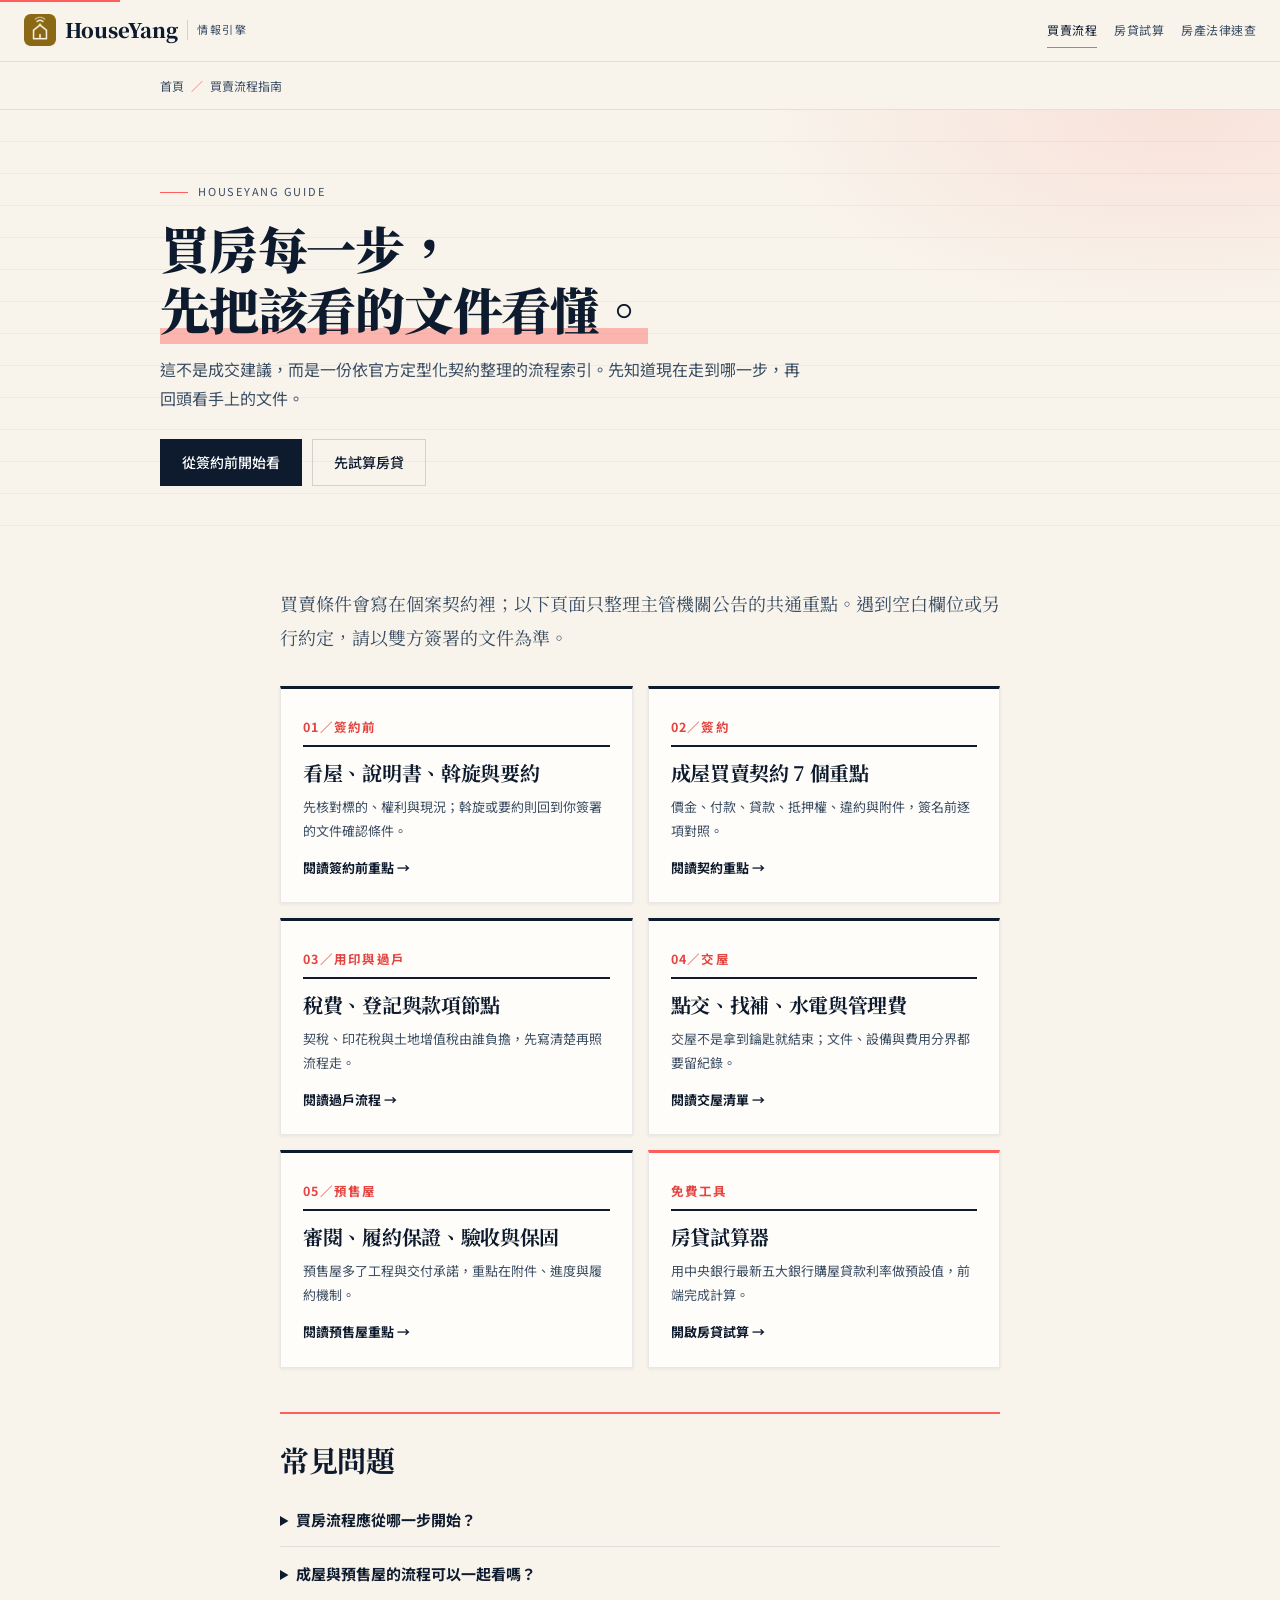
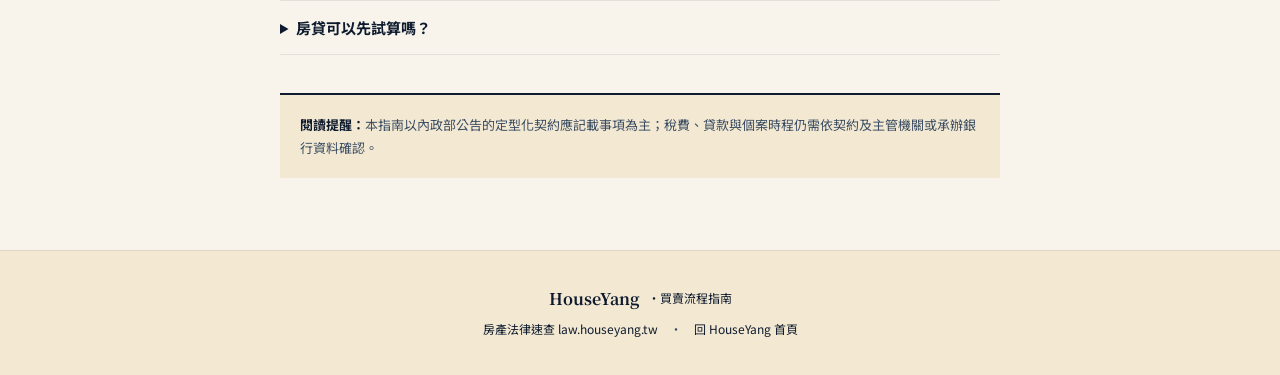
==== guide/index.html @ 85509949 "K13-1 買賣流程知識頁 5 篇＋房貸試算（草稿，未上線；待三人審查修正 K13-1b） Co-Authored-By: Claude Opus 5.5 <noreply@anthropic.com" ====
<!doctype html>
<html lang="zh-TW">
<head>
<meta charset="utf-8">
<meta name="viewport" content="width=device-width, initial-scale=1">
<title>買賣流程指南｜HouseYang</title>
<meta name="description" content="從簽約前、成屋契約、稅費過戶到交屋與預售屋，依內政部定型化契約整理買房流程。">
<link rel="canonical" href="https://houseyang.tw/guide/index.html">
<meta property="og:type" content="website"><meta property="og:title" content="買賣流程指南｜HouseYang"><meta property="og:description" content="從簽約前到交屋，按流程讀懂買房的重要文件與時間點。"><meta property="og:url" content="https://houseyang.tw/guide/index.html"><meta property="og:site_name" content="HouseYang 情報引擎"><meta property="og:locale" content="zh_TW"><meta property="og:image" content="https://houseyang.tw/images/houseyang-icon-512.png">
<link rel="stylesheet" href="../assets/guide.css">
<script type="application/ld+json">{"@context":"https://schema.org","@type":"Article","headline":"買賣流程指南","dateModified":"2026-09-24","publisher":{"@type":"Organization","name":"HouseYang","url":"https://houseyang.tw/"},"mainEntityOfPage":"https://houseyang.tw/guide/index.html"}</script>
<script type="application/ld+json">{"@context":"https://schema.org","@type":"FAQPage","mainEntity":[{"@type":"Question","name":"買房流程應從哪一步開始？","acceptedAnswer":{"@type":"Answer","text":"先讀簽約前的看屋與不動產說明書，再依交易類型閱讀契約、過戶與交屋重點。"}},{"@type":"Question","name":"成屋與預售屋的流程可以一起看嗎？","acceptedAnswer":{"@type":"Answer","text":"兩者都有契約與交屋步驟，但預售屋另有工程、履約保證與驗收安排，建議分頁閱讀。"}},{"@type":"Question","name":"房貸可以先試算嗎？","acceptedAnswer":{"@type":"Answer","text":"可以使用房貸試算器比較貸款金額、年限、利率、寬限期與還款方式。"}}]}</script>
</head>
<body>
<nav><a class="brand" href="../index.html"><img src="../images/houseyang-icon-192.png" alt="HouseYang"><strong>HouseYang</strong><span>情報引擎</span></a><div class="nav-links"><a aria-current="page" href="index.html">買賣流程</a><a href="../tools/loan.html">房貸試算</a><a href="https://law.houseyang.tw/" target="_blank" rel="noopener">房產法律速查</a></div></nav>
<div class="breadcrumb"><div class="wrap"><a href="../index.html">首頁</a><span>／</span>買賣流程指南</div></div>
<header class="hero"><div class="wrap"><div class="eyebrow">HOUSEYANG GUIDE</div><h1>買房每一步，<br><em>先把該看的文件看懂。</em></h1><p>這不是成交建議，而是一份依官方定型化契約整理的流程索引。先知道現在走到哪一步，再回頭看手上的文件。</p><div class="hero-actions"><a class="button" href="before-signing.html">從簽約前開始看</a><a class="button alt" href="../tools/loan.html">先試算房貸</a></div></div></header>
<main><div class="prose"><p class="lead">買賣條件會寫在個案契約裡；以下頁面只整理主管機關公告的共通重點。遇到空白欄位或另行約定，請以雙方簽署的文件為準。</p><section class="index-grid">
<a class="guide-card" href="before-signing.html"><small>01／簽約前</small><h2>看屋、說明書、斡旋與要約</h2><p>先核對標的、權利與現況；斡旋或要約則回到你簽署的文件確認條件。</p><span class="arrow">閱讀簽約前重點 →</span></a>
<a class="guide-card" href="contract.html"><small>02／簽約</small><h2>成屋買賣契約 7 個重點</h2><p>價金、付款、貸款、抵押權、違約與附件，簽名前逐項對照。</p><span class="arrow">閱讀契約重點 →</span></a>
<a class="guide-card" href="tax-and-registration.html"><small>03／用印與過戶</small><h2>稅費、登記與款項節點</h2><p>契稅、印花稅與土地增值稅由誰負擔，先寫清楚再照流程走。</p><span class="arrow">閱讀過戶流程 →</span></a>
<a class="guide-card" href="handover.html"><small>04／交屋</small><h2>點交、找補、水電與管理費</h2><p>交屋不是拿到鑰匙就結束；文件、設備與費用分界都要留紀錄。</p><span class="arrow">閱讀交屋清單 →</span></a>
<a class="guide-card" href="presale.html"><small>05／預售屋</small><h2>審閱、履約保證、驗收與保固</h2><p>預售屋多了工程與交付承諾，重點在附件、進度與履約機制。</p><span class="arrow">閱讀預售屋重點 →</span></a>
<a class="guide-card tool" href="../tools/loan.html"><small>免費工具</small><h2>房貸試算器</h2><p>用中央銀行最新五大銀行購屋貸款利率做預設值，前端完成計算。</p><span class="arrow">開啟房貸試算 →</span></a>
</section>
<section class="faq"><h2>常見問題</h2><details><summary>買房流程應從哪一步開始？</summary><p>先讀簽約前的看屋與不動產說明書，再依交易類型閱讀契約、過戶與交屋重點。</p></details><details><summary>成屋與預售屋的流程可以一起看嗎？</summary><p>兩者都有契約與交屋步驟，但預售屋另有工程、履約保證與驗收安排，建議分頁閱讀。</p></details><details><summary>房貸可以先試算嗎？</summary><p>可以使用房貸試算器比較貸款金額、年限、利率、寬限期與還款方式。</p></details></section>
<div class="source-strip"><b>閱讀提醒：</b>本指南以內政部公告的定型化契約應記載事項為主；稅費、貸款與個案時程仍需依契約及主管機關或承辦銀行資料確認。</div></div></main>
<footer><div class="footer-brand"><b>HouseYang</b>・買賣流程指南</div><a href="https://law.houseyang.tw/" target="_blank" rel="noopener">房產法律速查 law.houseyang.tw</a>　·　<a href="../index.html">回 HouseYang 首頁</a></footer>
</body>
</html>
---- assets/guide.css ----
@import url('https://fonts.googleapis.com/css2?family=Noto+Sans+TC:wght@300;400;500;700&family=Noto+Serif+TC:wght@400;700;900&display=swap');

:root{
  --bg:#F8F4EC;--surface:#FFFDF9;--surface-alt:#F3E8D2;
  --navy:#0E1B2E;--slate:#3A4D63;--coral:#FF5E5B;--coral-deep:#E4433F;
  --border:rgba(14,27,46,.16);--border-light:rgba(14,27,46,.09);
  --serif:'Noto Serif TC',serif;--sans:'Noto Sans TC',sans-serif;
  --shadow:0 1px 3px rgba(14,27,46,.08);--shadow-md:0 12px 28px -14px rgba(14,27,46,.28);
}
*{box-sizing:border-box}html{scroll-behavior:smooth;overflow-x:clip}body{margin:0;background:var(--bg);color:var(--navy);font:15px/1.8 var(--sans);overflow-x:hidden;-webkit-font-smoothing:antialiased}
a{color:inherit}a:focus-visible,button:focus-visible,input:focus-visible,select:focus-visible{outline:3px solid rgba(255,94,91,.45);outline-offset:2px}.num{font-variant-numeric:tabular-nums}
nav{position:sticky;top:0;z-index:10;display:flex;align-items:center;justify-content:space-between;gap:18px;padding:13px 24px;border-bottom:1px solid var(--border-light);background:rgba(248,244,236,.95);backdrop-filter:blur(10px)}
nav::before{position:absolute;top:0;left:0;width:120px;height:2px;background:var(--coral);content:''}.brand{display:flex;align-items:center;gap:9px;text-decoration:none;white-space:nowrap}.brand img{width:32px;height:32px;border-radius:5px}.brand strong{font:900 20px/1 var(--serif)}.brand span{padding-left:9px;border-left:1px solid var(--border);font-size:11px;letter-spacing:.14em;color:var(--slate)}
.nav-links{display:flex;align-items:center;gap:17px}.nav-links a{padding:6px 0;border-bottom:1px solid transparent;color:var(--slate);font-size:12px;letter-spacing:.04em;text-decoration:none;white-space:nowrap}.nav-links a:hover,.nav-links a[aria-current='page']{color:var(--navy);border-bottom-color:var(--coral)}
.wrap{width:min(960px,calc(100% - 48px));margin:auto}.hero{position:relative;padding:72px 0 56px;overflow:hidden;background:radial-gradient(680px 340px at 92% 0,rgba(255,94,91,.12),transparent 64%),var(--bg)}.hero::before{position:absolute;inset:0;background:repeating-linear-gradient(180deg,transparent 0 31px,rgba(14,27,46,.045) 31px 32px);content:'';pointer-events:none}.hero .wrap{position:relative}.eyebrow{display:flex;align-items:center;gap:10px;margin:0 0 15px;color:var(--slate);font-size:11px;letter-spacing:.16em}.eyebrow::before{width:28px;height:1px;background:var(--coral);content:''}.hero h1{max-width:760px;margin:0;font:900 clamp(31px,6vw,50px)/1.23 var(--serif);letter-spacing:-.025em}.hero h1 em{font-style:normal;background:linear-gradient(transparent 78%,rgba(255,94,91,.42) 0)}.hero p{max-width:650px;margin:15px 0 0;color:var(--slate);font-size:16px}.hero-actions{display:flex;flex-wrap:wrap;gap:10px;margin-top:26px}.button{display:inline-flex;min-height:44px;align-items:center;justify-content:center;padding:10px 21px;border:1px solid var(--navy);background:var(--navy);color:#fff;font-size:14px;font-weight:500;text-decoration:none;transition:transform .15s,background .15s}.button:hover{background:var(--coral-deep);border-color:var(--coral-deep);transform:translateY(-2px)}.button.alt{background:transparent;color:var(--navy);border-color:var(--border)}.button.alt:hover{background:rgba(14,27,46,.06);border-color:var(--navy)}
.breadcrumb{padding:13px 0;border-bottom:1px solid var(--border-light);font-size:12px;color:var(--slate)}.breadcrumb a{color:var(--slate);text-decoration:none}.breadcrumb a:hover{text-decoration:underline}.breadcrumb span{margin:0 7px;color:var(--coral)}
main{padding:44px 0 72px}.prose{width:min(720px,100%);margin:auto}.prose h2{margin:48px 0 14px;padding-top:12px;border-top:2px solid var(--navy);font:700 clamp(22px,4vw,29px)/1.35 var(--serif);letter-spacing:-.015em}.prose h3{margin:28px 0 7px;font:700 18px/1.5 var(--serif)}.prose p{margin:0 0 15px}.prose strong{font-weight:700}.prose ul,.prose ol{margin:0 0 18px;padding-left:1.35em}.prose li{margin:7px 0}.lead{margin-bottom:32px!important;font:400 18px/1.9 var(--serif);color:var(--slate)}.note{margin:24px 0;padding:17px 19px;border:1px solid var(--border);border-left:3px solid var(--coral);background:var(--surface);box-shadow:var(--shadow);color:var(--slate)}.note b{display:block;margin-bottom:4px;color:var(--navy);font-family:var(--serif)}.cite{display:block;margin:8px 0 18px;color:var(--slate);font-size:12px;line-height:1.7;text-decoration:none}.cite::before{content:'出處｜';color:var(--coral-deep);font-weight:700}.cite:hover{text-decoration:underline}.law-more{display:inline-block;margin:2px 0 18px;color:var(--navy);font-size:13px;text-decoration-color:var(--coral);text-underline-offset:3px}
.steps{display:grid;grid-template-columns:repeat(2,minmax(0,1fr));gap:12px;margin:20px 0 28px}.step{min-width:0;padding:17px;border:1px solid var(--border-light);border-top:3px solid var(--navy);background:var(--surface);box-shadow:var(--shadow)}.step b{display:block;margin-bottom:4px;font:700 16px/1.5 var(--serif)}.step span{display:block;color:var(--slate);font-size:13px}.step small{display:block;margin-bottom:5px;color:var(--coral-deep);font-size:11px;font-weight:700;letter-spacing:.1em}.checklist{margin:20px 0;padding:0;list-style:none;border-top:1px solid var(--border)}.checklist li{position:relative;margin:0;padding:13px 0 13px 27px;border-bottom:1px solid var(--border-light)}.checklist li::before{position:absolute;left:2px;top:15px;width:13px;height:13px;border:1px solid var(--coral);content:''}.faq{margin-top:44px;padding-top:6px;border-top:2px solid var(--coral)}.faq h2{border:0;margin-top:20px;padding:0}.faq details{padding:13px 0;border-bottom:1px solid var(--border-light)}.faq summary{cursor:pointer;font-weight:700}.faq p{margin:9px 0 0;color:var(--slate)}
.index-grid{display:grid;grid-template-columns:repeat(2,minmax(0,1fr));gap:15px;margin-top:30px}.guide-card{position:relative;min-width:0;padding:23px 22px;border:1px solid var(--border-light);border-top:3px solid var(--navy);background:var(--surface);box-shadow:var(--shadow);text-decoration:none;transition:box-shadow .15s,transform .15s}.guide-card:hover{box-shadow:var(--shadow-md);transform:translateY(-2px)}.guide-card small{color:var(--coral-deep);font-weight:700;letter-spacing:.1em}.guide-card h2{margin:6px 0 8px;font:700 20px/1.4 var(--serif)}.guide-card p{margin:0;color:var(--slate);font-size:13px}.guide-card .arrow{display:block;margin-top:14px;color:var(--navy);font-size:13px;font-weight:700}.guide-card.tool{border-top-color:var(--coral)}
.source-strip{margin-top:38px;padding:18px 20px;border-top:2px solid var(--navy);background:var(--surface-alt);font-size:13px;color:var(--slate)}.source-strip b{color:var(--navy)}
.loan-layout{display:grid;grid-template-columns:minmax(0,1.1fr) minmax(280px,.9fr);gap:22px;align-items:start}.panel{min-width:0;padding:25px;border:1px solid var(--border);background:var(--surface);box-shadow:var(--shadow)}.panel h2{margin:0 0 17px;font:700 22px/1.4 var(--serif)}.field-grid{display:grid;grid-template-columns:repeat(2,minmax(0,1fr));gap:15px}.field{min-width:0;margin:0 0 15px}.field label{display:block;margin-bottom:6px;font-size:13px;font-weight:700}.field input,.field select{width:100%;min-height:44px;padding:9px 11px;border:1px solid var(--border);border-radius:0;background:#fff;color:var(--navy);font:15px var(--sans)}.field input:focus,.field select:focus{border-color:var(--coral)}.input-note{margin-top:5px;color:var(--slate);font-size:11px;line-height:1.6}.radios{display:flex;flex-wrap:wrap;gap:9px 16px;padding:4px 0}.radios label{display:flex;align-items:center;gap:6px;margin:0;font-weight:400}.calculate{width:100%;min-height:48px;border:1px solid var(--coral);background:var(--coral);color:#fff;cursor:pointer;font:700 15px var(--sans);transition:background .15s}.calculate:hover{background:var(--coral-deep)}.notice{margin-top:15px;color:var(--slate);font-size:12px}.result-top{padding:18px 0;border-bottom:1px solid var(--border-light)}.result-top small{color:var(--slate)}.result-top b{display:block;margin-top:5px;font:900 31px/1.2 var(--serif);font-variant-numeric:tabular-nums}.result-list{margin:0;padding:0;list-style:none}.result-list li{display:flex;justify-content:space-between;gap:12px;padding:13px 0;border-bottom:1px solid var(--border-light);font-size:13px}.result-list span{color:var(--slate)}.result-list b{font-variant-numeric:tabular-nums;white-space:nowrap}.schedule{margin-top:20px}.schedule summary{cursor:pointer;font-weight:700}.schedule table,.location-table{width:100%;margin-top:12px;border-collapse:collapse;font-size:12px}.schedule th,.schedule td,.location-table th,.location-table td{padding:8px 6px;border-bottom:1px solid var(--border-light);text-align:right;font-variant-numeric:tabular-nums}.schedule th:first-child,.schedule td:first-child,.location-table th:first-child,.location-table td:first-child{text-align:left}.rate-source{margin:0 0 13px;color:var(--slate);font-size:12px}.youth{margin:28px 0;padding:20px;border:1px solid var(--border);border-left:3px solid var(--coral);background:var(--surface-alt)}.youth h2{margin:0 0 8px;font:700 20px/1.4 var(--serif)}.youth p{margin:7px 0;color:var(--slate);font-size:13px}.youth a{color:var(--navy);text-decoration-color:var(--coral);text-underline-offset:3px}.location-section{margin:28px 0}.location-section h2{margin-bottom:5px;font:700 20px/1.4 var(--serif)}
footer{padding:36px 24px;border-top:1px solid var(--border-light);background:var(--surface-alt);text-align:center;color:var(--slate);font-size:12px}footer a{color:var(--navy);text-decoration:none}footer a:hover{text-decoration:underline}.footer-brand{display:flex;align-items:center;justify-content:center;gap:8px;margin-bottom:8px;color:var(--navy)}.footer-brand b{font:700 16px var(--serif)}
@media(max-width:700px){nav{padding:12px 16px}.brand span,.nav-links a:not([aria-current='page']){display:none}.nav-links{gap:12px}.wrap{width:min(100% - 32px,960px)}.hero{padding:54px 0 44px}.hero p{font-size:15px}.breadcrumb{white-space:nowrap;overflow:hidden;text-overflow:ellipsis}.steps,.index-grid,.loan-layout,.field-grid{grid-template-columns:minmax(0,1fr)}main{padding-top:30px}.prose h2{margin-top:38px}.loan-layout{gap:16px}.panel{padding:20px}.hero-actions .button{width:100%}.location-table{font-size:11px}.location-table th,.location-table td{padding:7px 4px}}
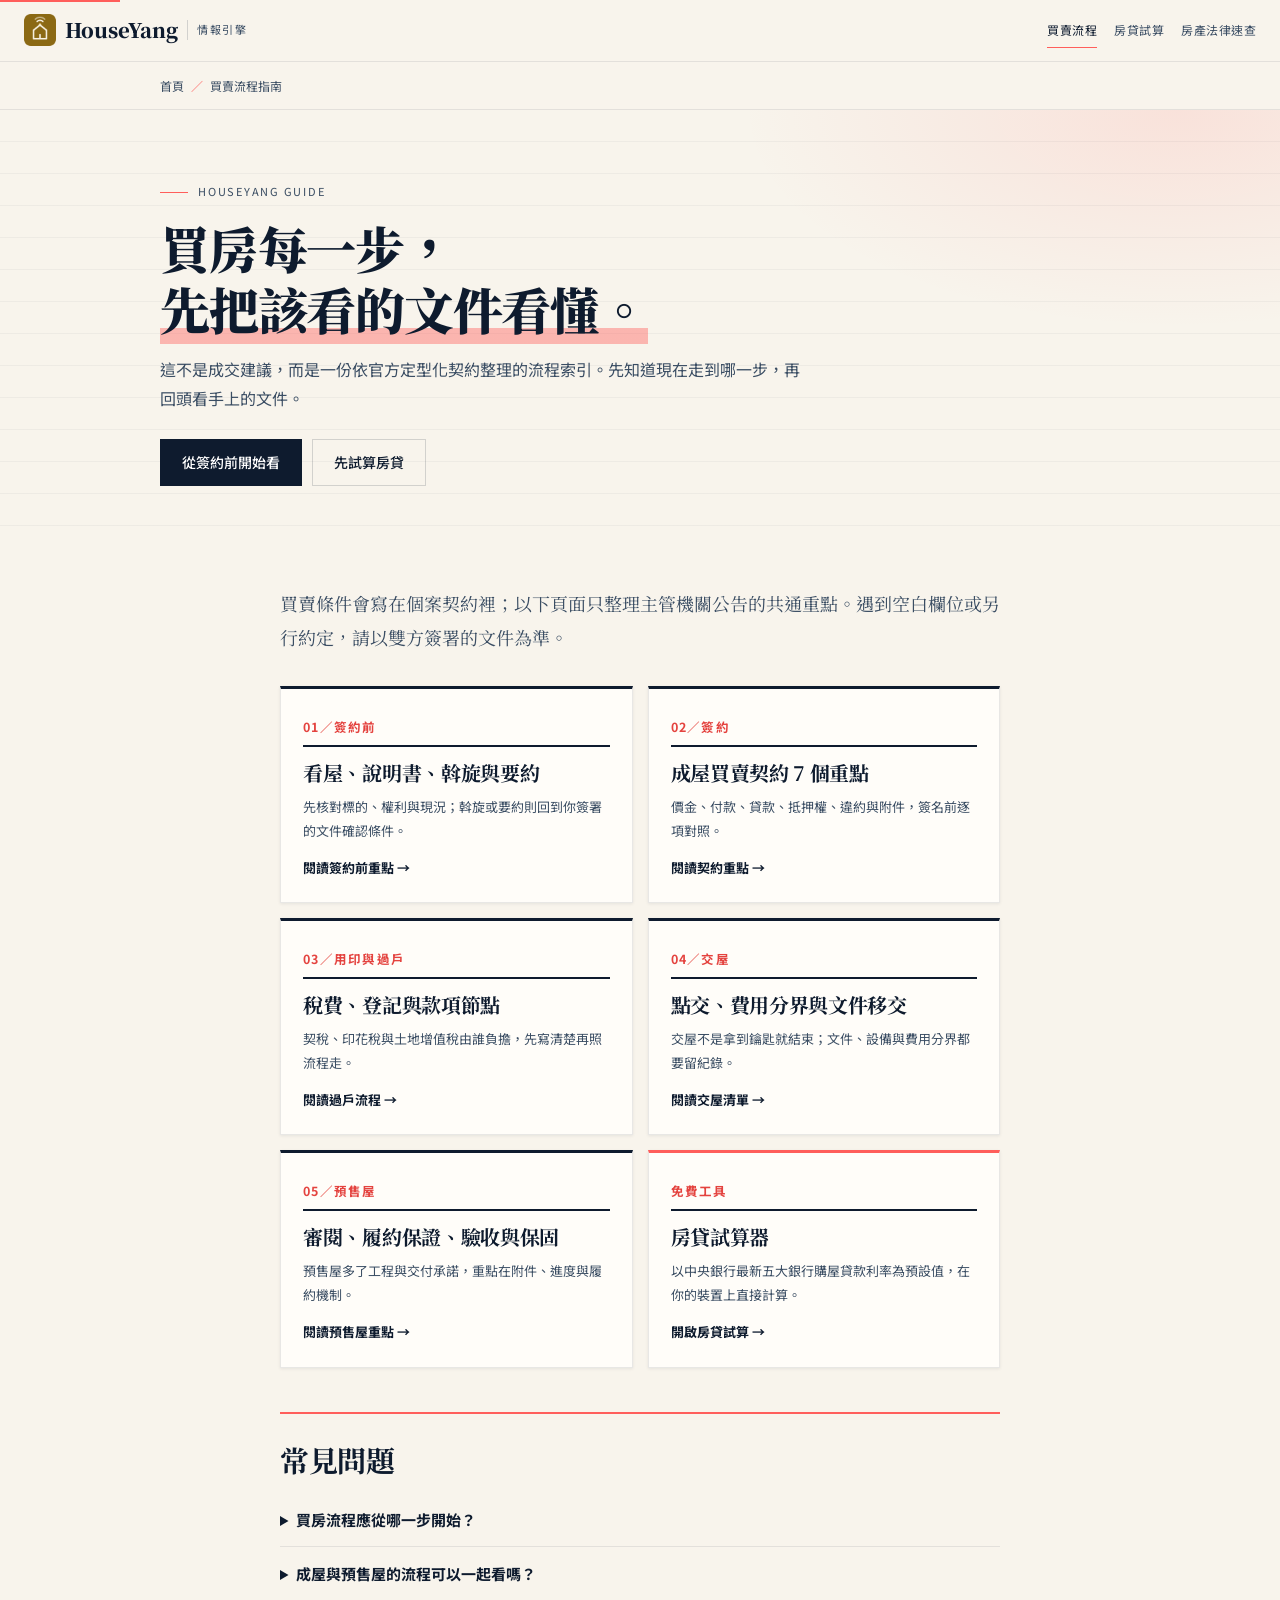
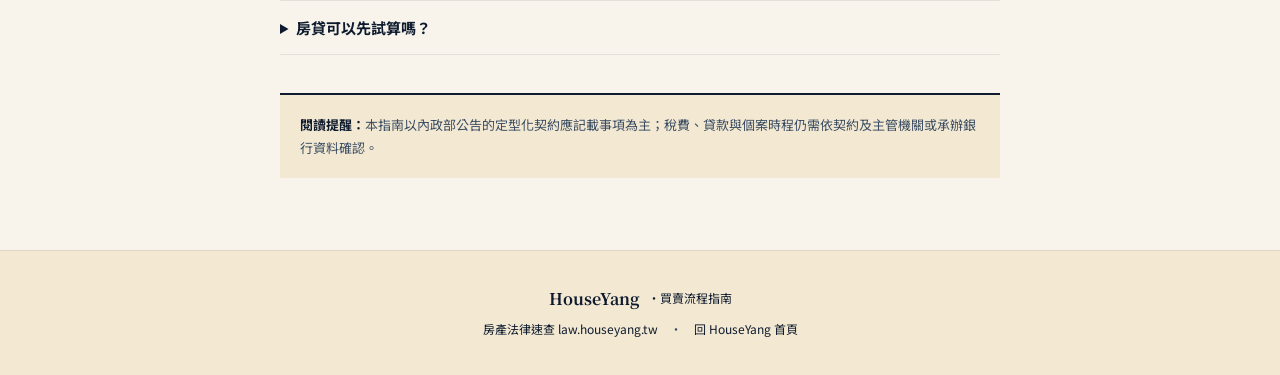
==== commit 6fe5f39a: "K13-1b 知識頁上線前修正：三人審查 38 條全改（印花稅公契契價、契稅只課房屋評定現值、紅單與預售換約法定禁止＋例外、斡旋可改要約書、交屋頁移除找補改到預售頁、登記規費、青安數字只取官方原文、利" ====
--- a/guide/index.html
+++ b/guide/index.html
@@ -19,9 +19,9 @@
 <a class="guide-card" href="before-signing.html"><small>01／簽約前</small><h2>看屋、說明書、斡旋與要約</h2><p>先核對標的、權利與現況；斡旋或要約則回到你簽署的文件確認條件。</p><span class="arrow">閱讀簽約前重點 →</span></a>
 <a class="guide-card" href="contract.html"><small>02／簽約</small><h2>成屋買賣契約 7 個重點</h2><p>價金、付款、貸款、抵押權、違約與附件，簽名前逐項對照。</p><span class="arrow">閱讀契約重點 →</span></a>
 <a class="guide-card" href="tax-and-registration.html"><small>03／用印與過戶</small><h2>稅費、登記與款項節點</h2><p>契稅、印花稅與土地增值稅由誰負擔，先寫清楚再照流程走。</p><span class="arrow">閱讀過戶流程 →</span></a>
-<a class="guide-card" href="handover.html"><small>04／交屋</small><h2>點交、找補、水電與管理費</h2><p>交屋不是拿到鑰匙就結束；文件、設備與費用分界都要留紀錄。</p><span class="arrow">閱讀交屋清單 →</span></a>
+<a class="guide-card" href="handover.html"><small>04／交屋</small><h2>點交、費用分界與文件移交</h2><p>交屋不是拿到鑰匙就結束；文件、設備與費用分界都要留紀錄。</p><span class="arrow">閱讀交屋清單 →</span></a>
 <a class="guide-card" href="presale.html"><small>05／預售屋</small><h2>審閱、履約保證、驗收與保固</h2><p>預售屋多了工程與交付承諾，重點在附件、進度與履約機制。</p><span class="arrow">閱讀預售屋重點 →</span></a>
-<a class="guide-card tool" href="../tools/loan.html"><small>免費工具</small><h2>房貸試算器</h2><p>用中央銀行最新五大銀行購屋貸款利率做預設值，前端完成計算。</p><span class="arrow">開啟房貸試算 →</span></a>
+<a class="guide-card tool" href="../tools/loan.html"><small>免費工具</small><h2>房貸試算器</h2><p>以中央銀行最新五大銀行購屋貸款利率為預設值，在你的裝置上直接計算。</p><span class="arrow">開啟房貸試算 →</span></a>
 </section>
 <section class="faq"><h2>常見問題</h2><details><summary>買房流程應從哪一步開始？</summary><p>先讀簽約前的看屋與不動產說明書，再依交易類型閱讀契約、過戶與交屋重點。</p></details><details><summary>成屋與預售屋的流程可以一起看嗎？</summary><p>兩者都有契約與交屋步驟，但預售屋另有工程、履約保證與驗收安排，建議分頁閱讀。</p></details><details><summary>房貸可以先試算嗎？</summary><p>可以使用房貸試算器比較貸款金額、年限、利率、寬限期與還款方式。</p></details></section>
 <div class="source-strip"><b>閱讀提醒：</b>本指南以內政部公告的定型化契約應記載事項為主；稅費、貸款與個案時程仍需依契約及主管機關或承辦銀行資料確認。</div></div></main>
--- a/assets/guide.css
+++ b/assets/guide.css
@@ -14,10 +14,10 @@
 .nav-links{display:flex;align-items:center;gap:17px}.nav-links a{padding:6px 0;border-bottom:1px solid transparent;color:var(--slate);font-size:12px;letter-spacing:.04em;text-decoration:none;white-space:nowrap}.nav-links a:hover,.nav-links a[aria-current='page']{color:var(--navy);border-bottom-color:var(--coral)}
 .wrap{width:min(960px,calc(100% - 48px));margin:auto}.hero{position:relative;padding:72px 0 56px;overflow:hidden;background:radial-gradient(680px 340px at 92% 0,rgba(255,94,91,.12),transparent 64%),var(--bg)}.hero::before{position:absolute;inset:0;background:repeating-linear-gradient(180deg,transparent 0 31px,rgba(14,27,46,.045) 31px 32px);content:'';pointer-events:none}.hero .wrap{position:relative}.eyebrow{display:flex;align-items:center;gap:10px;margin:0 0 15px;color:var(--slate);font-size:11px;letter-spacing:.16em}.eyebrow::before{width:28px;height:1px;background:var(--coral);content:''}.hero h1{max-width:760px;margin:0;font:900 clamp(31px,6vw,50px)/1.23 var(--serif);letter-spacing:-.025em}.hero h1 em{font-style:normal;background:linear-gradient(transparent 78%,rgba(255,94,91,.42) 0)}.hero p{max-width:650px;margin:15px 0 0;color:var(--slate);font-size:16px}.hero-actions{display:flex;flex-wrap:wrap;gap:10px;margin-top:26px}.button{display:inline-flex;min-height:44px;align-items:center;justify-content:center;padding:10px 21px;border:1px solid var(--navy);background:var(--navy);color:#fff;font-size:14px;font-weight:500;text-decoration:none;transition:transform .15s,background .15s}.button:hover{background:var(--coral-deep);border-color:var(--coral-deep);transform:translateY(-2px)}.button.alt{background:transparent;color:var(--navy);border-color:var(--border)}.button.alt:hover{background:rgba(14,27,46,.06);border-color:var(--navy)}
 .breadcrumb{padding:13px 0;border-bottom:1px solid var(--border-light);font-size:12px;color:var(--slate)}.breadcrumb a{color:var(--slate);text-decoration:none}.breadcrumb a:hover{text-decoration:underline}.breadcrumb span{margin:0 7px;color:var(--coral)}
-main{padding:44px 0 72px}.prose{width:min(720px,100%);margin:auto}.prose h2{margin:48px 0 14px;padding-top:12px;border-top:2px solid var(--navy);font:700 clamp(22px,4vw,29px)/1.35 var(--serif);letter-spacing:-.015em}.prose h3{margin:28px 0 7px;font:700 18px/1.5 var(--serif)}.prose p{margin:0 0 15px}.prose strong{font-weight:700}.prose ul,.prose ol{margin:0 0 18px;padding-left:1.35em}.prose li{margin:7px 0}.lead{margin-bottom:32px!important;font:400 18px/1.9 var(--serif);color:var(--slate)}.note{margin:24px 0;padding:17px 19px;border:1px solid var(--border);border-left:3px solid var(--coral);background:var(--surface);box-shadow:var(--shadow);color:var(--slate)}.note b{display:block;margin-bottom:4px;color:var(--navy);font-family:var(--serif)}.cite{display:block;margin:8px 0 18px;color:var(--slate);font-size:12px;line-height:1.7;text-decoration:none}.cite::before{content:'出處｜';color:var(--coral-deep);font-weight:700}.cite:hover{text-decoration:underline}.law-more{display:inline-block;margin:2px 0 18px;color:var(--navy);font-size:13px;text-decoration-color:var(--coral);text-underline-offset:3px}
+main{padding:44px 0 72px}.prose{width:min(720px,calc(100% - 32px));margin:auto}.prose h2{margin:48px 0 14px;padding-top:12px;border-top:2px solid var(--navy);font:700 clamp(22px,4vw,29px)/1.35 var(--serif);letter-spacing:-.015em}.prose h3{margin:28px 0 7px;font:700 18px/1.5 var(--serif)}.prose p{margin:0 0 15px}.prose strong{font-weight:700}.prose ul,.prose ol{margin:0 0 18px;padding-left:1.35em}.prose li{margin:7px 0}.lead{margin-bottom:32px!important;font:400 18px/1.9 var(--serif);color:var(--slate)}.note{margin:24px 0;padding:17px 19px;border:1px solid var(--border);border-left:3px solid var(--coral);background:var(--surface);box-shadow:var(--shadow);color:var(--slate)}.note b{display:block;margin-bottom:4px;color:var(--navy);font-family:var(--serif)}.cite{display:block;margin:8px 0 18px;color:var(--slate);font-size:12px;line-height:1.7;text-decoration:none}.cite::before{content:'出處｜';color:var(--coral-deep);font-weight:700}.cite:hover{text-decoration:underline}.law-more{display:inline-block;margin:2px 0 18px;color:var(--navy);font-size:13px;text-decoration-color:var(--coral);text-underline-offset:3px}
 .steps{display:grid;grid-template-columns:repeat(2,minmax(0,1fr));gap:12px;margin:20px 0 28px}.step{min-width:0;padding:17px;border:1px solid var(--border-light);border-top:3px solid var(--navy);background:var(--surface);box-shadow:var(--shadow)}.step b{display:block;margin-bottom:4px;font:700 16px/1.5 var(--serif)}.step span{display:block;color:var(--slate);font-size:13px}.step small{display:block;margin-bottom:5px;color:var(--coral-deep);font-size:11px;font-weight:700;letter-spacing:.1em}.checklist{margin:20px 0;padding:0;list-style:none;border-top:1px solid var(--border)}.checklist li{position:relative;margin:0;padding:13px 0 13px 27px;border-bottom:1px solid var(--border-light)}.checklist li::before{position:absolute;left:2px;top:15px;width:13px;height:13px;border:1px solid var(--coral);content:''}.faq{margin-top:44px;padding-top:6px;border-top:2px solid var(--coral)}.faq h2{border:0;margin-top:20px;padding:0}.faq details{padding:13px 0;border-bottom:1px solid var(--border-light)}.faq summary{cursor:pointer;font-weight:700}.faq p{margin:9px 0 0;color:var(--slate)}
 .index-grid{display:grid;grid-template-columns:repeat(2,minmax(0,1fr));gap:15px;margin-top:30px}.guide-card{position:relative;min-width:0;padding:23px 22px;border:1px solid var(--border-light);border-top:3px solid var(--navy);background:var(--surface);box-shadow:var(--shadow);text-decoration:none;transition:box-shadow .15s,transform .15s}.guide-card:hover{box-shadow:var(--shadow-md);transform:translateY(-2px)}.guide-card small{color:var(--coral-deep);font-weight:700;letter-spacing:.1em}.guide-card h2{margin:6px 0 8px;font:700 20px/1.4 var(--serif)}.guide-card p{margin:0;color:var(--slate);font-size:13px}.guide-card .arrow{display:block;margin-top:14px;color:var(--navy);font-size:13px;font-weight:700}.guide-card.tool{border-top-color:var(--coral)}
 .source-strip{margin-top:38px;padding:18px 20px;border-top:2px solid var(--navy);background:var(--surface-alt);font-size:13px;color:var(--slate)}.source-strip b{color:var(--navy)}
 .loan-layout{display:grid;grid-template-columns:minmax(0,1.1fr) minmax(280px,.9fr);gap:22px;align-items:start}.panel{min-width:0;padding:25px;border:1px solid var(--border);background:var(--surface);box-shadow:var(--shadow)}.panel h2{margin:0 0 17px;font:700 22px/1.4 var(--serif)}.field-grid{display:grid;grid-template-columns:repeat(2,minmax(0,1fr));gap:15px}.field{min-width:0;margin:0 0 15px}.field label{display:block;margin-bottom:6px;font-size:13px;font-weight:700}.field input,.field select{width:100%;min-height:44px;padding:9px 11px;border:1px solid var(--border);border-radius:0;background:#fff;color:var(--navy);font:15px var(--sans)}.field input:focus,.field select:focus{border-color:var(--coral)}.input-note{margin-top:5px;color:var(--slate);font-size:11px;line-height:1.6}.radios{display:flex;flex-wrap:wrap;gap:9px 16px;padding:4px 0}.radios label{display:flex;align-items:center;gap:6px;margin:0;font-weight:400}.calculate{width:100%;min-height:48px;border:1px solid var(--coral);background:var(--coral);color:#fff;cursor:pointer;font:700 15px var(--sans);transition:background .15s}.calculate:hover{background:var(--coral-deep)}.notice{margin-top:15px;color:var(--slate);font-size:12px}.result-top{padding:18px 0;border-bottom:1px solid var(--border-light)}.result-top small{color:var(--slate)}.result-top b{display:block;margin-top:5px;font:900 31px/1.2 var(--serif);font-variant-numeric:tabular-nums}.result-list{margin:0;padding:0;list-style:none}.result-list li{display:flex;justify-content:space-between;gap:12px;padding:13px 0;border-bottom:1px solid var(--border-light);font-size:13px}.result-list span{color:var(--slate)}.result-list b{font-variant-numeric:tabular-nums;white-space:nowrap}.schedule{margin-top:20px}.schedule summary{cursor:pointer;font-weight:700}.schedule table,.location-table{width:100%;margin-top:12px;border-collapse:collapse;font-size:12px}.schedule th,.schedule td,.location-table th,.location-table td{padding:8px 6px;border-bottom:1px solid var(--border-light);text-align:right;font-variant-numeric:tabular-nums}.schedule th:first-child,.schedule td:first-child,.location-table th:first-child,.location-table td:first-child{text-align:left}.rate-source{margin:0 0 13px;color:var(--slate);font-size:12px}.youth{margin:28px 0;padding:20px;border:1px solid var(--border);border-left:3px solid var(--coral);background:var(--surface-alt)}.youth h2{margin:0 0 8px;font:700 20px/1.4 var(--serif)}.youth p{margin:7px 0;color:var(--slate);font-size:13px}.youth a{color:var(--navy);text-decoration-color:var(--coral);text-underline-offset:3px}.location-section{margin:28px 0}.location-section h2{margin-bottom:5px;font:700 20px/1.4 var(--serif)}
 footer{padding:36px 24px;border-top:1px solid var(--border-light);background:var(--surface-alt);text-align:center;color:var(--slate);font-size:12px}footer a{color:var(--navy);text-decoration:none}footer a:hover{text-decoration:underline}.footer-brand{display:flex;align-items:center;justify-content:center;gap:8px;margin-bottom:8px;color:var(--navy)}.footer-brand b{font:700 16px var(--serif)}
-@media(max-width:700px){nav{padding:12px 16px}.brand span,.nav-links a:not([aria-current='page']){display:none}.nav-links{gap:12px}.wrap{width:min(100% - 32px,960px)}.hero{padding:54px 0 44px}.hero p{font-size:15px}.breadcrumb{white-space:nowrap;overflow:hidden;text-overflow:ellipsis}.steps,.index-grid,.loan-layout,.field-grid{grid-template-columns:minmax(0,1fr)}main{padding-top:30px}.prose h2{margin-top:38px}.loan-layout{gap:16px}.panel{padding:20px}.hero-actions .button{width:100%}.location-table{font-size:11px}.location-table th,.location-table td{padding:7px 4px}}
+@media(max-width:700px){nav{padding:12px 16px}.brand span{display:none}.nav-links{min-width:0;gap:12px;overflow-x:auto}.nav-links a{flex:0 0 auto;font-size:12px}.wrap{width:min(100% - 32px,960px)}.hero{padding:54px 0 44px}.hero p{font-size:15px}.breadcrumb{white-space:nowrap;overflow:hidden;text-overflow:ellipsis}.steps,.index-grid,.loan-layout,.field-grid{grid-template-columns:minmax(0,1fr)}main{padding-top:30px}.prose h2{margin-top:38px}.loan-layout{gap:16px}.panel{padding:20px}.hero-actions .button{width:100%}.location-table{font-size:11px}.location-table th,.location-table td{padding:7px 4px}}
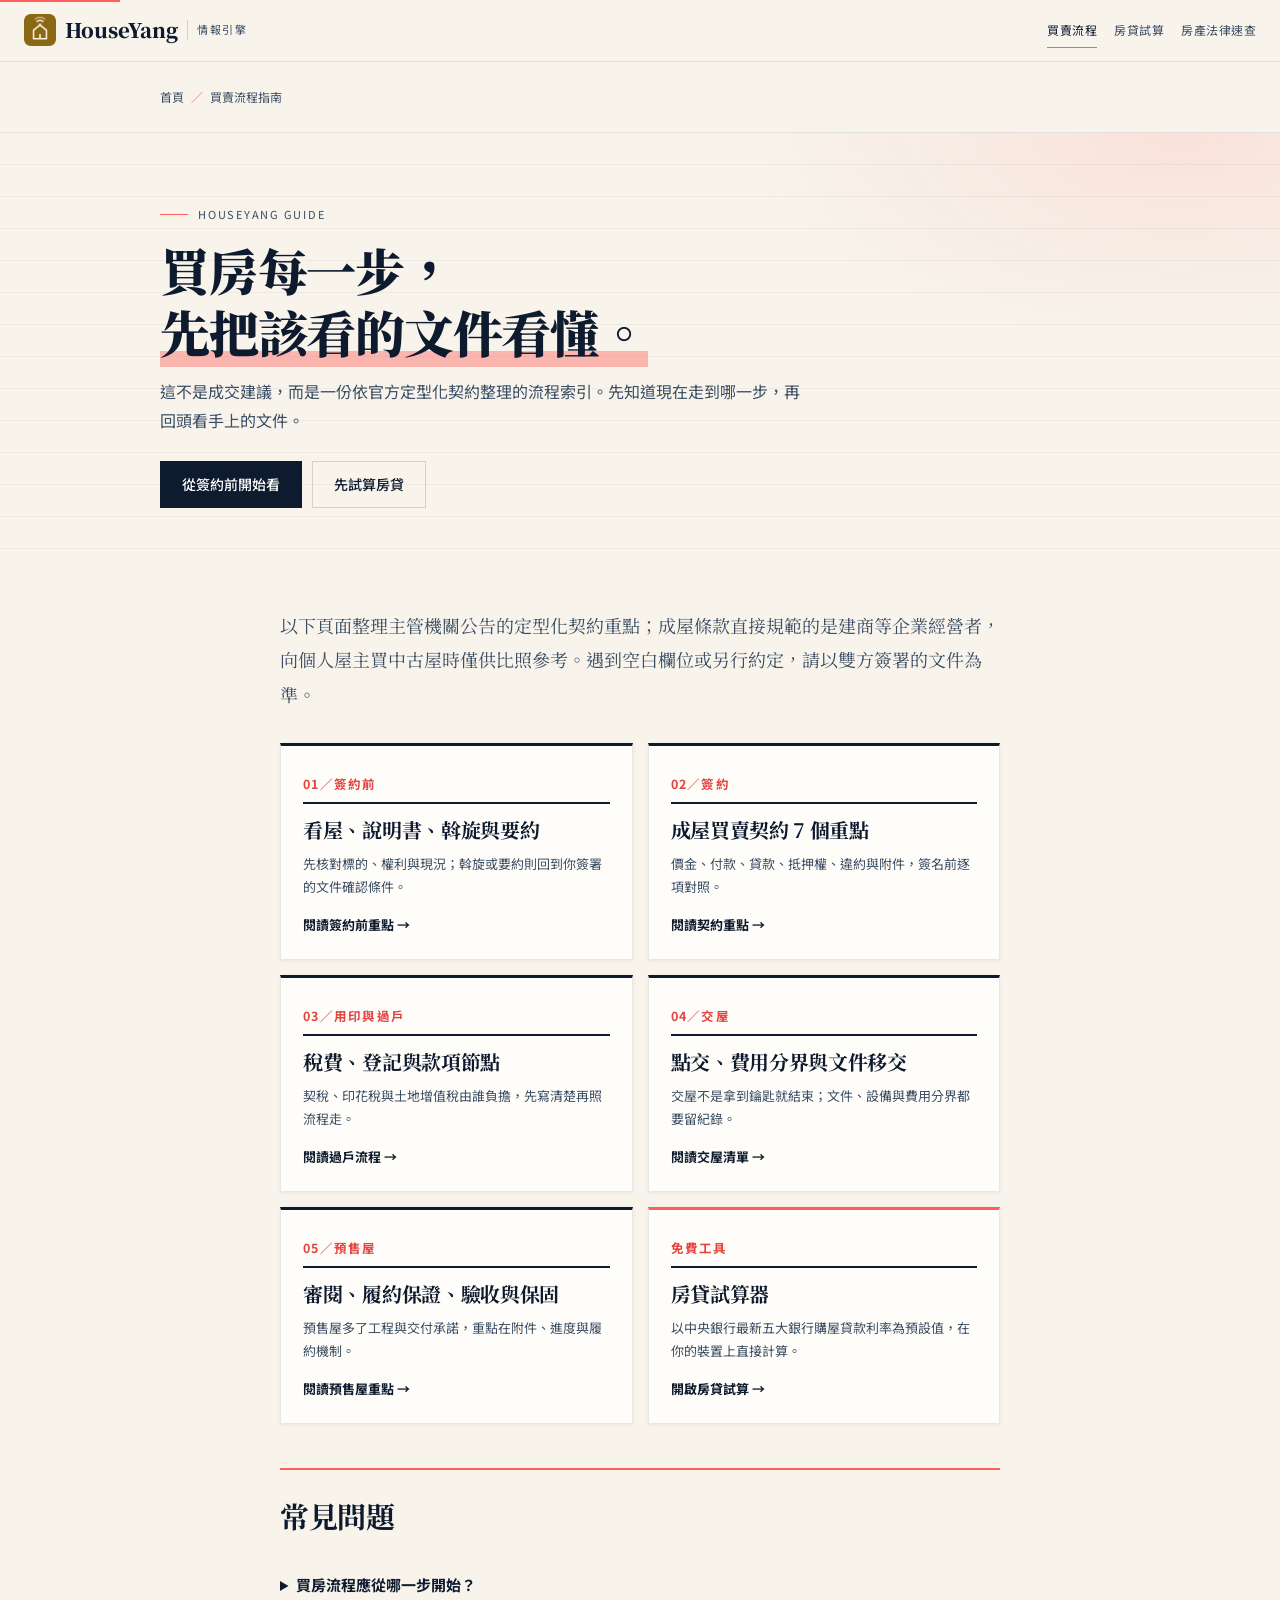
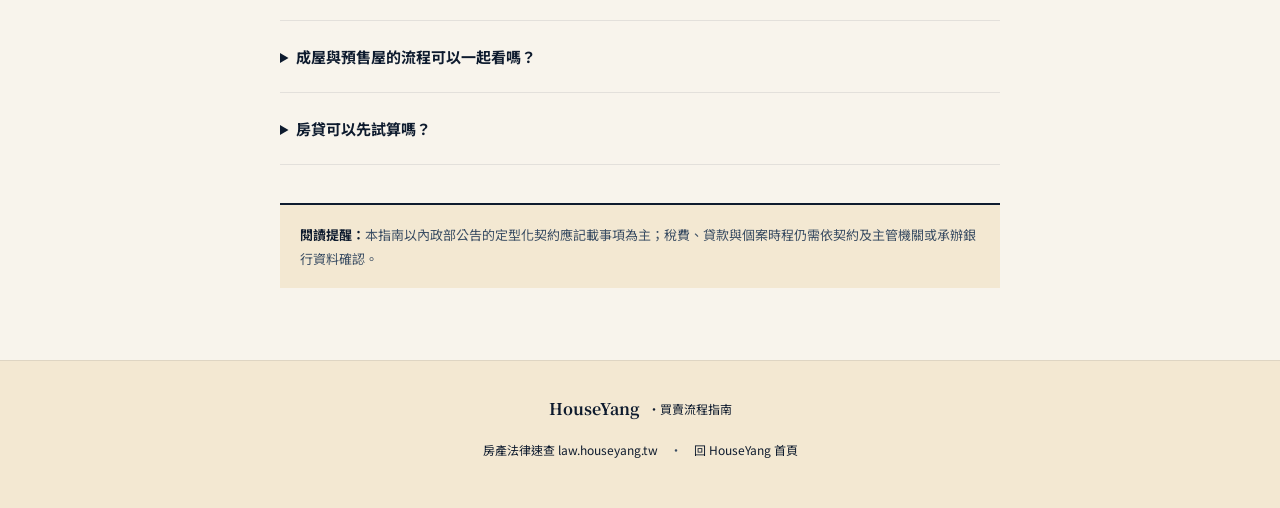
==== commit bddece73: "K13-1c 知識頁第二輪修正：預售結論句改法定限制非個案安排、萬分之五改引預售屋應記載事項第20點、補47-4廣告禁止／全國每二年一戶／罰鍰、斡旋被簽認即成立與反悔風險、成屋應記載事項只拘束企業經營" ====
--- a/guide/index.html
+++ b/guide/index.html
@@ -15,7 +15,7 @@
 <nav><a class="brand" href="../index.html"><img src="../images/houseyang-icon-192.png" alt="HouseYang"><strong>HouseYang</strong><span>情報引擎</span></a><div class="nav-links"><a aria-current="page" href="index.html">買賣流程</a><a href="../tools/loan.html">房貸試算</a><a href="https://law.houseyang.tw/" target="_blank" rel="noopener">房產法律速查</a></div></nav>
 <div class="breadcrumb"><div class="wrap"><a href="../index.html">首頁</a><span>／</span>買賣流程指南</div></div>
 <header class="hero"><div class="wrap"><div class="eyebrow">HOUSEYANG GUIDE</div><h1>買房每一步，<br><em>先把該看的文件看懂。</em></h1><p>這不是成交建議，而是一份依官方定型化契約整理的流程索引。先知道現在走到哪一步，再回頭看手上的文件。</p><div class="hero-actions"><a class="button" href="before-signing.html">從簽約前開始看</a><a class="button alt" href="../tools/loan.html">先試算房貸</a></div></div></header>
-<main><div class="prose"><p class="lead">買賣條件會寫在個案契約裡；以下頁面只整理主管機關公告的共通重點。遇到空白欄位或另行約定，請以雙方簽署的文件為準。</p><section class="index-grid">
+<main><div class="prose"><p class="lead">以下頁面整理主管機關公告的定型化契約重點；成屋條款直接規範的是建商等企業經營者，向個人屋主買中古屋時僅供比照參考。遇到空白欄位或另行約定，請以雙方簽署的文件為準。</p><section class="index-grid">
 <a class="guide-card" href="before-signing.html"><small>01／簽約前</small><h2>看屋、說明書、斡旋與要約</h2><p>先核對標的、權利與現況；斡旋或要約則回到你簽署的文件確認條件。</p><span class="arrow">閱讀簽約前重點 →</span></a>
 <a class="guide-card" href="contract.html"><small>02／簽約</small><h2>成屋買賣契約 7 個重點</h2><p>價金、付款、貸款、抵押權、違約與附件，簽名前逐項對照。</p><span class="arrow">閱讀契約重點 →</span></a>
 <a class="guide-card" href="tax-and-registration.html"><small>03／用印與過戶</small><h2>稅費、登記與款項節點</h2><p>契稅、印花稅與土地增值稅由誰負擔，先寫清楚再照流程走。</p><span class="arrow">閱讀過戶流程 →</span></a>
--- a/assets/guide.css
+++ b/assets/guide.css
@@ -21,3 +21,6 @@
 .loan-layout{display:grid;grid-template-columns:minmax(0,1.1fr) minmax(280px,.9fr);gap:22px;align-items:start}.panel{min-width:0;padding:25px;border:1px solid var(--border);background:var(--surface);box-shadow:var(--shadow)}.panel h2{margin:0 0 17px;font:700 22px/1.4 var(--serif)}.field-grid{display:grid;grid-template-columns:repeat(2,minmax(0,1fr));gap:15px}.field{min-width:0;margin:0 0 15px}.field label{display:block;margin-bottom:6px;font-size:13px;font-weight:700}.field input,.field select{width:100%;min-height:44px;padding:9px 11px;border:1px solid var(--border);border-radius:0;background:#fff;color:var(--navy);font:15px var(--sans)}.field input:focus,.field select:focus{border-color:var(--coral)}.input-note{margin-top:5px;color:var(--slate);font-size:11px;line-height:1.6}.radios{display:flex;flex-wrap:wrap;gap:9px 16px;padding:4px 0}.radios label{display:flex;align-items:center;gap:6px;margin:0;font-weight:400}.calculate{width:100%;min-height:48px;border:1px solid var(--coral);background:var(--coral);color:#fff;cursor:pointer;font:700 15px var(--sans);transition:background .15s}.calculate:hover{background:var(--coral-deep)}.notice{margin-top:15px;color:var(--slate);font-size:12px}.result-top{padding:18px 0;border-bottom:1px solid var(--border-light)}.result-top small{color:var(--slate)}.result-top b{display:block;margin-top:5px;font:900 31px/1.2 var(--serif);font-variant-numeric:tabular-nums}.result-list{margin:0;padding:0;list-style:none}.result-list li{display:flex;justify-content:space-between;gap:12px;padding:13px 0;border-bottom:1px solid var(--border-light);font-size:13px}.result-list span{color:var(--slate)}.result-list b{font-variant-numeric:tabular-nums;white-space:nowrap}.schedule{margin-top:20px}.schedule summary{cursor:pointer;font-weight:700}.schedule table,.location-table{width:100%;margin-top:12px;border-collapse:collapse;font-size:12px}.schedule th,.schedule td,.location-table th,.location-table td{padding:8px 6px;border-bottom:1px solid var(--border-light);text-align:right;font-variant-numeric:tabular-nums}.schedule th:first-child,.schedule td:first-child,.location-table th:first-child,.location-table td:first-child{text-align:left}.rate-source{margin:0 0 13px;color:var(--slate);font-size:12px}.youth{margin:28px 0;padding:20px;border:1px solid var(--border);border-left:3px solid var(--coral);background:var(--surface-alt)}.youth h2{margin:0 0 8px;font:700 20px/1.4 var(--serif)}.youth p{margin:7px 0;color:var(--slate);font-size:13px}.youth a{color:var(--navy);text-decoration-color:var(--coral);text-underline-offset:3px}.location-section{margin:28px 0}.location-section h2{margin-bottom:5px;font:700 20px/1.4 var(--serif)}
 footer{padding:36px 24px;border-top:1px solid var(--border-light);background:var(--surface-alt);text-align:center;color:var(--slate);font-size:12px}footer a{color:var(--navy);text-decoration:none}footer a:hover{text-decoration:underline}.footer-brand{display:flex;align-items:center;justify-content:center;gap:8px;margin-bottom:8px;color:var(--navy)}.footer-brand b{font:700 16px var(--serif)}
 @media(max-width:700px){nav{padding:12px 16px}.brand span{display:none}.nav-links{min-width:0;gap:12px;overflow-x:auto}.nav-links a{flex:0 0 auto;font-size:12px}.wrap{width:min(100% - 32px,960px)}.hero{padding:54px 0 44px}.hero p{font-size:15px}.breadcrumb{white-space:nowrap;overflow:hidden;text-overflow:ellipsis}.steps,.index-grid,.loan-layout,.field-grid{grid-template-columns:minmax(0,1fr)}main{padding-top:30px}.prose h2{margin-top:38px}.loan-layout{gap:16px}.panel{padding:20px}.hero-actions .button{width:100%}.location-table{font-size:11px}.location-table th,.location-table td{padding:7px 4px}}
+@media(max-width:420px){nav{gap:10px}.brand{gap:0}.brand strong{display:none}.nav-links{gap:10px;overflow:visible}.nav-links a{padding:11px 0}.source-strip{padding:16px}}
+
+footer a,.breadcrumb a{display:inline-flex;align-items:center;min-height:44px}.faq summary{padding:9px 0}.cite{padding:10px 0;margin:0 0 8px}.schedule td{white-space:nowrap}
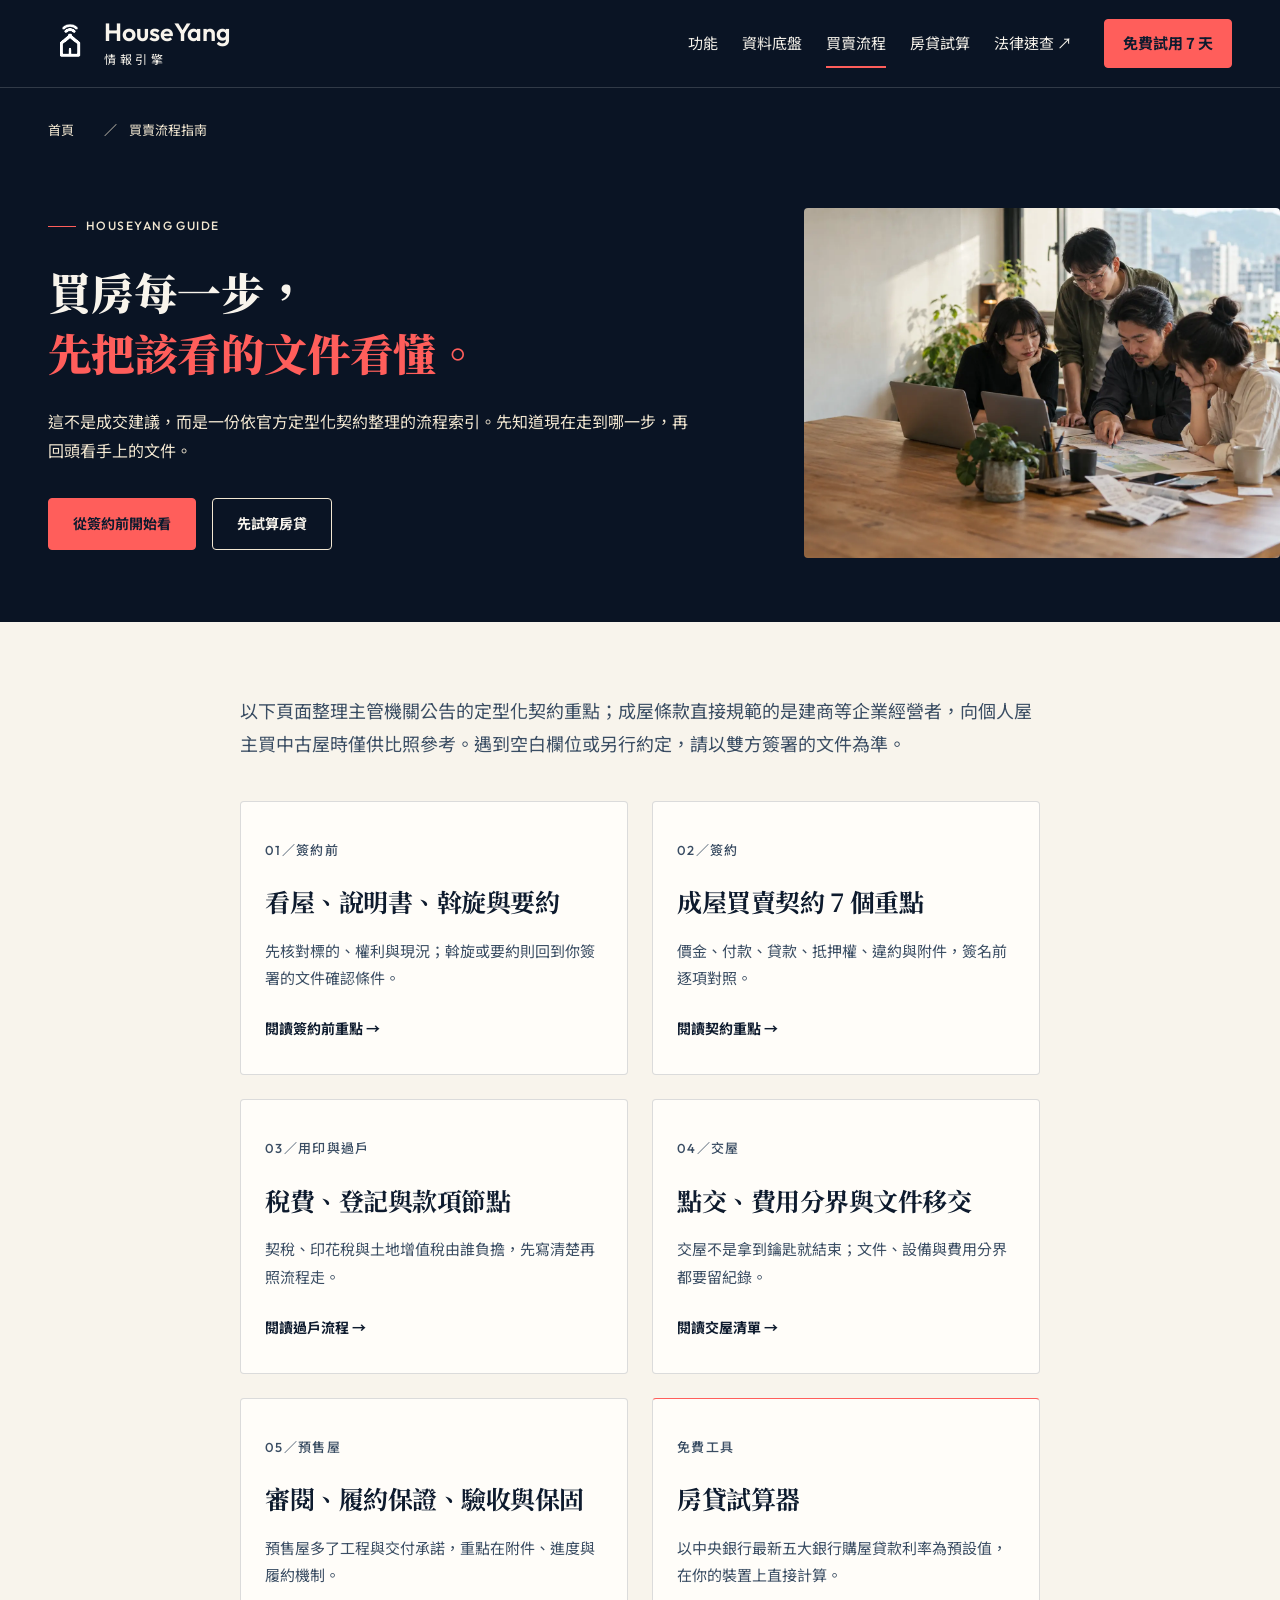
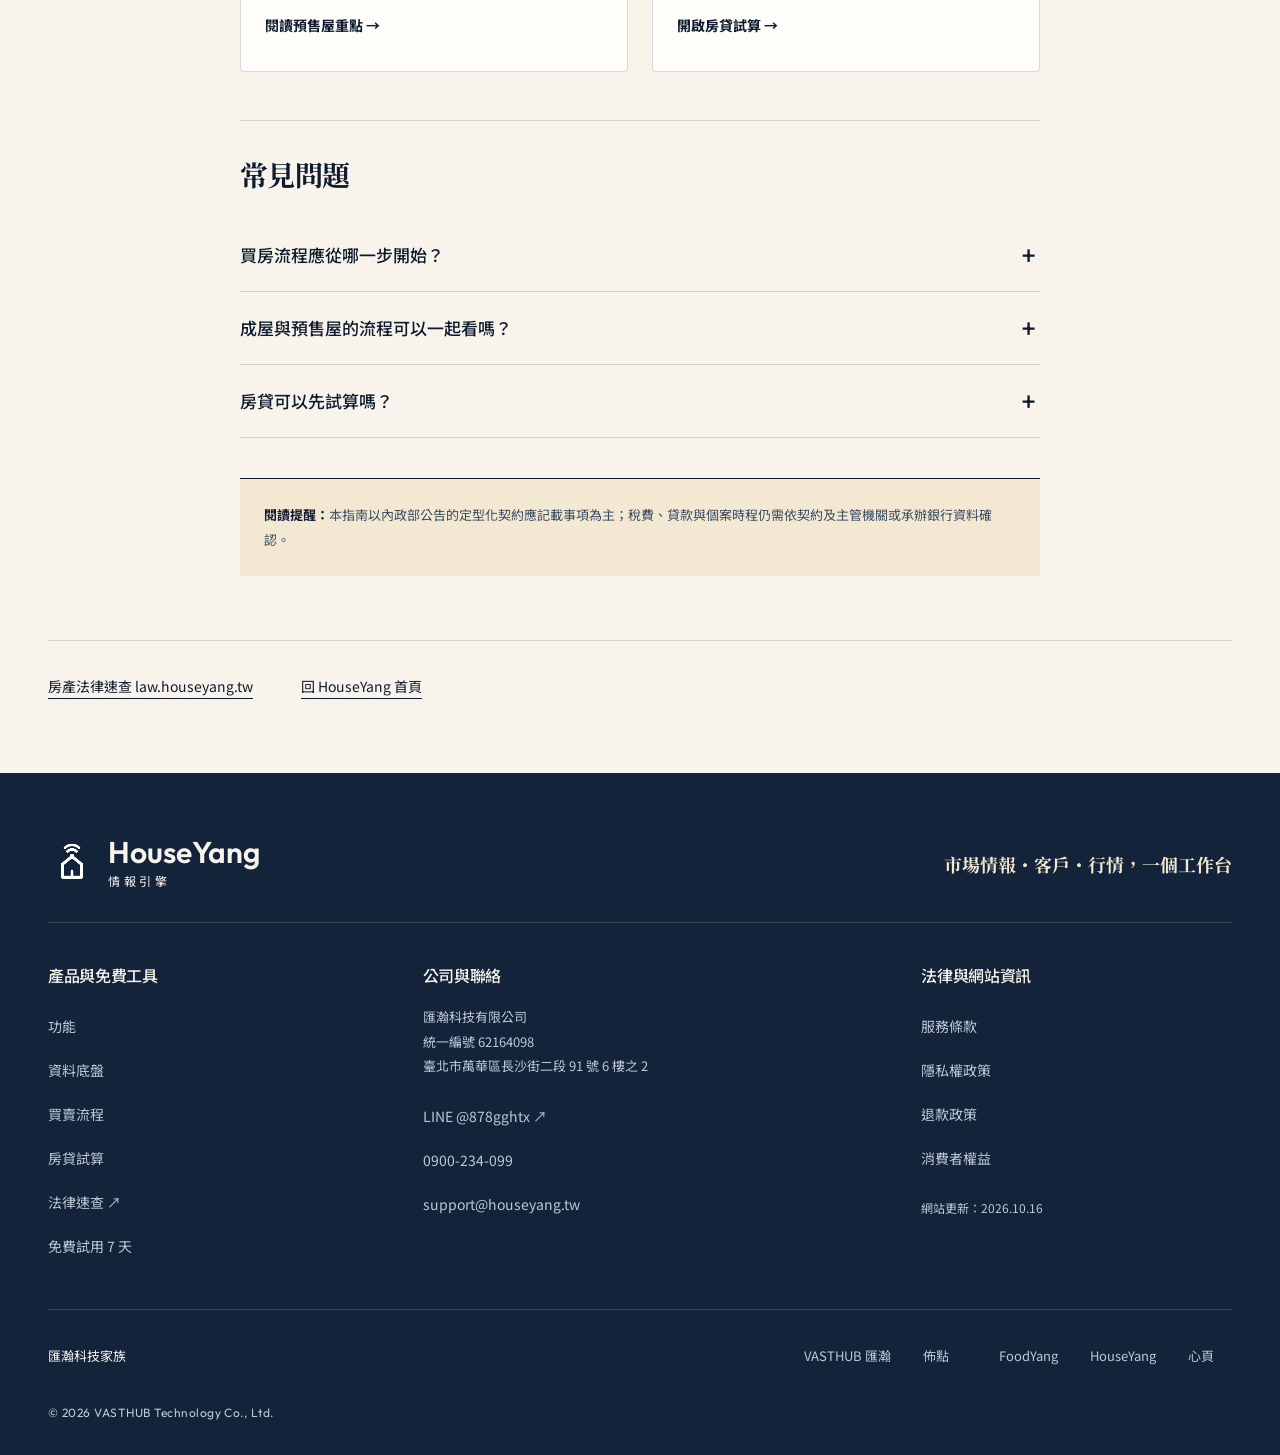
==== commit 151fc6bc: "官網改版：一頁式改成多頁正式官網（首頁＋功能／資料底盤／免費試用）＋指南與房貸試算換新外殼 - 首頁：房仲實景 hero、資料數字、三段核心功能（市場情報／客戶管理／AI 助理）、工作台真畫面、「同一" ====
--- a/guide/index.html
+++ b/guide/index.html
@@ -1,21 +1,23 @@
 <!doctype html>
-<html lang="zh-TW">
+<html lang="zh-Hant">
 <head>
 <meta charset="utf-8">
 <meta name="viewport" content="width=device-width, initial-scale=1">
 <title>買賣流程指南｜HouseYang</title>
 <meta name="description" content="從簽約前、成屋契約、稅費過戶到交屋與預售屋，依內政部定型化契約整理買房流程。">
 <link rel="canonical" href="https://houseyang.tw/guide/index.html">
-<meta property="og:type" content="website"><meta property="og:title" content="買賣流程指南｜HouseYang"><meta property="og:description" content="從簽約前到交屋，按流程讀懂買房的重要文件與時間點。"><meta property="og:url" content="https://houseyang.tw/guide/index.html"><meta property="og:site_name" content="HouseYang 情報引擎"><meta property="og:locale" content="zh_TW"><meta property="og:image" content="https://houseyang.tw/images/houseyang-icon-512.png">
-<link rel="stylesheet" href="../assets/guide.css">
+<meta property="og:type" content="website"><meta property="og:title" content="買賣流程指南｜HouseYang"><meta property="og:description" content="從簽約前到交屋，按流程讀懂買房的重要文件與時間點。"><meta property="og:url" content="https://houseyang.tw/guide/index.html"><meta property="og:site_name" content="HouseYang 情報引擎"><meta property="og:locale" content="zh_TW">
+<link rel="stylesheet" href="../assets/guide.css?v=20261016">
 <script type="application/ld+json">{"@context":"https://schema.org","@type":"Article","headline":"買賣流程指南","dateModified":"2026-09-24","publisher":{"@type":"Organization","name":"HouseYang","url":"https://houseyang.tw/"},"mainEntityOfPage":"https://houseyang.tw/guide/index.html"}</script>
 <script type="application/ld+json">{"@context":"https://schema.org","@type":"FAQPage","mainEntity":[{"@type":"Question","name":"買房流程應從哪一步開始？","acceptedAnswer":{"@type":"Answer","text":"先讀簽約前的看屋與不動產說明書，再依交易類型閱讀契約、過戶與交屋重點。"}},{"@type":"Question","name":"成屋與預售屋的流程可以一起看嗎？","acceptedAnswer":{"@type":"Answer","text":"兩者都有契約與交屋步驟，但預售屋另有工程、履約保證與驗收安排，建議分頁閱讀。"}},{"@type":"Question","name":"房貸可以先試算嗎？","acceptedAnswer":{"@type":"Answer","text":"可以使用房貸試算器比較貸款金額、年限、利率、寬限期與還款方式。"}}]}</script>
-</head>
-<body>
-<nav><a class="brand" href="../index.html"><img src="../images/houseyang-icon-192.png" alt="HouseYang"><strong>HouseYang</strong><span>情報引擎</span></a><div class="nav-links"><a aria-current="page" href="index.html">買賣流程</a><a href="../tools/loan.html">房貸試算</a><a href="https://law.houseyang.tw/" target="_blank" rel="noopener">房產法律速查</a></div></nav>
-<div class="breadcrumb"><div class="wrap"><a href="../index.html">首頁</a><span>／</span>買賣流程指南</div></div>
-<header class="hero"><div class="wrap"><div class="eyebrow">HOUSEYANG GUIDE</div><h1>買房每一步，<br><em>先把該看的文件看懂。</em></h1><p>這不是成交建議，而是一份依官方定型化契約整理的流程索引。先知道現在走到哪一步，再回頭看手上的文件。</p><div class="hero-actions"><a class="button" href="before-signing.html">從簽約前開始看</a><a class="button alt" href="../tools/loan.html">先試算房貸</a></div></div></header>
-<main><div class="prose"><p class="lead">以下頁面整理主管機關公告的定型化契約重點；成屋條款直接規範的是建商等企業經營者，向個人屋主買中古屋時僅供比照參考。遇到空白欄位或另行約定，請以雙方簽署的文件為準。</p><section class="index-grid">
+<link rel="preconnect" href="https://fonts.googleapis.com"><link rel="preconnect" href="https://fonts.gstatic.com" crossorigin><link href="https://fonts.googleapis.com/css2?family=Noto+Serif+TC:wght@700;900&family=Noto+Sans+TC:wght@400;500;700&family=Outfit:wght@400;500;600;700&display=swap" rel="stylesheet"><link rel="icon" href="../images/houseyang-icon-32.png"><meta name="theme-color" content="#0E1B2E"><meta property="og:image" content="https://houseyang.tw/assets/v2/img/hq-team.webp"><link rel="stylesheet" href="../assets/v2/site.css?v=20261016"><script defer src="../assets/v2/site.js?v=20261016"></script><script type="application/ld+json">{"@context":"https://schema.org","@type":"Organization","name":"HouseYang 情報引擎","url":"https://houseyang.tw/","logo":"https://houseyang.tw/images/houseyang-icon-512.png","parentOrganization":{"@type":"Organization","name":"匯瀚科技有限公司","url":"https://vasthub.tw/"}}</script><script type="application/ld+json">{"@context":"https://schema.org","@type":"BreadcrumbList","itemListElement":[{"@type":"ListItem","position":1,"name":"首頁","item":"https://houseyang.tw/"},{"@type":"ListItem","position":2,"name":"買賣流程指南","item":"https://houseyang.tw/guide/index.html"}]}</script></head>
+<body class="resource-page guide-page">
+<a class="skip-link" href="#main-content">跳至主要內容</a>
+<header class="site-header"><div class="wrap header-inner"><a class="brand" href="../index.html" aria-label="HouseYang 情報引擎首頁"><img class="brand-mark" src="../images/houseyang-icon-192.png" alt="" width="192" height="192"><span>HouseYang<b>情報引擎</b></span></a><nav class="desktop-nav" aria-label="主要導覽"><a href="../features.html">功能</a><a href="../data.html">資料底盤</a><a href="../guide/index.html" aria-current="page">買賣流程</a><a href="../tools/loan.html">房貸試算</a><a href="https://law.houseyang.tw/" target="_blank" rel="noopener">法律速查 ↗</a></nav><a class="button" href="../trial.html">免費試用 7 天 <span class="arrow" aria-hidden="true">→</span></a><button class="menu-toggle" type="button" aria-label="開啟選單" aria-controls="mobile-menu" aria-expanded="false"><span></span><span></span></button></div></header>
+<dialog class="mobile-menu" id="mobile-menu" aria-label="網站導覽"><div class="menu-top"><a class="brand" href="../index.html" aria-label="HouseYang 情報引擎首頁"><img class="brand-mark" src="../images/houseyang-icon-192.png" alt="" width="192" height="192"><span>HouseYang<b>情報引擎</b></span></a><button class="menu-close" type="button">關閉 <span aria-hidden="true">×</span></button></div><nav aria-label="手機導覽"><a href="../features.html">功能</a><a href="../data.html">資料底盤</a><a href="../guide/index.html" aria-current="page">買賣流程</a><a href="../tools/loan.html">房貸試算</a><a href="https://law.houseyang.tw/" target="_blank" rel="noopener">法律速查 ↗</a></nav><a class="button" href="../trial.html">免費試用 7 天 <span class="arrow" aria-hidden="true">→</span></a><p>市場情報・客戶・行情，一個工作台</p></dialog>
+<div class="resource-breadcrumb"><div class="wrap breadcrumb"><a href="../index.html">首頁</a><span>／</span>買賣流程指南</div></div>
+<header class="resource-hero"><div class="wrap"><div class="resource-title"><div class="eyebrow">HOUSEYANG GUIDE</div><h1><span class="title-line"><span>買房每一步，</span></span><span class="title-line"><span><em>先把該看的文件看懂。</em></span></span></h1><p>這不是成交建議，而是一份依官方定型化契約整理的流程索引。先知道現在走到哪一步，再回頭看手上的文件。</p><div class="hero-actions"><a class="button" href="before-signing.html">從簽約前開始看</a><a class="button alt" href="../tools/loan.html">先試算房貸</a></div></div><picture class="resource-photo"><source media="(max-width: 767px)" srcset="../assets/v2/img/hq-team-m.webp" width="960" height="1200"><img src="../assets/v2/img/hq-team.webp" alt="工作與資料整理情境" width="1920" height="1080" fetchpriority="high" decoding="async"></picture></div></header>
+<main id="main-content"><div class="prose"><p class="lead">以下頁面整理主管機關公告的定型化契約重點；成屋條款直接規範的是建商等企業經營者，向個人屋主買中古屋時僅供比照參考。遇到空白欄位或另行約定，請以雙方簽署的文件為準。</p><section class="index-grid" data-mobile-carousel aria-label="買賣流程指南">
 <a class="guide-card" href="before-signing.html"><small>01／簽約前</small><h2>看屋、說明書、斡旋與要約</h2><p>先核對標的、權利與現況；斡旋或要約則回到你簽署的文件確認條件。</p><span class="arrow">閱讀簽約前重點 →</span></a>
 <a class="guide-card" href="contract.html"><small>02／簽約</small><h2>成屋買賣契約 7 個重點</h2><p>價金、付款、貸款、抵押權、違約與附件，簽名前逐項對照。</p><span class="arrow">閱讀契約重點 →</span></a>
 <a class="guide-card" href="tax-and-registration.html"><small>03／用印與過戶</small><h2>稅費、登記與款項節點</h2><p>契稅、印花稅與土地增值稅由誰負擔，先寫清楚再照流程走。</p><span class="arrow">閱讀過戶流程 →</span></a>
@@ -25,6 +27,12 @@
 </section>
 <section class="faq"><h2>常見問題</h2><details><summary>買房流程應從哪一步開始？</summary><p>先讀簽約前的看屋與不動產說明書，再依交易類型閱讀契約、過戶與交屋重點。</p></details><details><summary>成屋與預售屋的流程可以一起看嗎？</summary><p>兩者都有契約與交屋步驟，但預售屋另有工程、履約保證與驗收安排，建議分頁閱讀。</p></details><details><summary>房貸可以先試算嗎？</summary><p>可以使用房貸試算器比較貸款金額、年限、利率、寬限期與還款方式。</p></details></section>
 <div class="source-strip"><b>閱讀提醒：</b>本指南以內政部公告的定型化契約應記載事項為主；稅費、貸款與個案時程仍需依契約及主管機關或承辦銀行資料確認。</div></div></main>
-<footer><div class="footer-brand"><b>HouseYang</b>・買賣流程指南</div><a href="https://law.houseyang.tw/" target="_blank" rel="noopener">房產法律速查 law.houseyang.tw</a>　·　<a href="../index.html">回 HouseYang 首頁</a></footer>
+<div class="onward wrap" aria-label="延伸閱讀"><a href="https://law.houseyang.tw/" target="_blank" rel="noopener">房產法律速查 law.houseyang.tw</a><a href="../index.html">回 HouseYang 首頁</a></div><footer class="site-footer"><div class="wrap">
+<div class="footer-brand"><a class="brand" href="../index.html" aria-label="HouseYang 情報引擎首頁"><img class="brand-mark" src="../images/houseyang-icon-192.png" alt="" width="192" height="192"><span>HouseYang<b>情報引擎</b></span></a><p>市場情報・客戶・行情，一個工作台</p></div>
+<div class="footer-columns"><div><h2>產品與免費工具</h2><nav aria-label="頁尾產品連結"><a href="../features.html">功能</a><a href="../data.html">資料底盤</a><a href="../guide/index.html">買賣流程</a><a href="../tools/loan.html">房貸試算</a><a href="https://law.houseyang.tw/" target="_blank" rel="noopener">法律速查 ↗</a><a href="../trial.html">免費試用 7 天</a></nav></div>
+<div class="company"><h2>公司與聯絡</h2><p class="company-info"><span>匯瀚科技有限公司</span><span>統一編號 62164098</span><span>臺北市萬華區長沙街二段 91 號 6 樓之 2</span></p><nav aria-label="聯絡方式"><a href="https://lin.ee/6oqS8hI" target="_blank" rel="noopener">LINE @878gghtx ↗</a><a href="tel:0900234099">0900-234-099</a><a href="mailto:support@houseyang.tw">support@houseyang.tw</a></nav></div>
+<div><h2>法律與網站資訊</h2><nav aria-label="法律連結"><a href="../legal.html#terms">服務條款</a><a href="../legal.html#privacy">隱私權政策</a><a href="../legal.html#refund">退款政策</a><a href="../legal.html#consumer">消費者權益</a></nav><p class="footer-update">網站更新：2026.10.16</p></div></div>
+<div class="family"><span>匯瀚科技家族</span><a href="https://vasthub.tw/" target="_blank" rel="noopener">VASTHUB 匯瀚</a><a href="https://nextspot.tw/" target="_blank" rel="noopener">佈點</a><a href="https://foodyang.tw/" target="_blank" rel="noopener">FoodYang</a><a href="https://houseyang.tw/">HouseYang</a><a href="https://moments.tw/" target="_blank" rel="noopener">心頁</a></div><p class="copyright">© 2026 VASTHUB Technology Co., Ltd.</p>
+</div></footer>
 </body>
 </html>
--- a/assets/v2/site.css
+++ b/assets/v2/site.css
@@ -0,0 +1,716 @@
+:root {
+  --navy: #0e1b2e; --navy-2: #13233a; --navy-deep: #0a1424;
+  --coral: #ff5e5b; --coral-deep: #e4433f; --coral-hover: var(--coral-deep); --cream: #f3e8d2;
+  --slate: #3a4d63; --paper: #f8f4ec; --surface: #fffdf9; --line: #0e1b2e26;
+  --white: #fff; --muted-dark: #bdc8d4; --line-dark: #ffffff29;
+  --font-title: 'Noto Serif TC', serif; --font-body: 'Noto Sans TC', sans-serif;
+  --font-kicker: 'Outfit', 'Noto Sans TC', sans-serif; --font-number: 'Outfit', 'Noto Sans TC', sans-serif;
+  --text-xs: .8125rem; --text-sm: .9375rem; --text-base: 1rem;
+  --text-lead: clamp(1.0625rem, 1.4vw, 1.25rem);
+  --text-h1: clamp(2.25rem, 4.6vw, 4.5rem); --text-h2: clamp(1.875rem, 3.3vw, 3rem); --text-h3: clamp(1.375rem, 2.15vw, 2rem);
+  --space-1: 8px; --space-2: 16px; --space-3: 24px; --space-4: 32px;
+  --space-5: 40px; --space-6: 48px; --space-8: 64px; --space-9: 72px; --space-12: 96px; --section-space: 120px;
+  --gutter: 48px; --max-width: 1200px; --radius: 4px; --header-height: 88px;
+  --fast: 150ms; --page-time: 280ms; --crossfade: 300ms; --reveal-time: 420ms;
+  --ease: cubic-bezier(.22,.61,.36,1);
+}
+@view-transition { navigation: auto; }
+::view-transition-old(root) { animation: page-out var(--page-time) ease both; }
+::view-transition-new(root) { animation: page-in var(--page-time) var(--ease) both; }
+::view-transition-group(site-header) { animation: none; }
+::view-transition-old(site-header), ::view-transition-new(site-header) { animation: none; }
+@keyframes page-in { from { opacity: 0; transform: translateY(12px); } to { opacity: 1; transform: none; } }
+@keyframes page-out { to { opacity: 0; } }
+* { box-sizing: border-box; }
+html { scroll-behavior: smooth; scroll-padding-top: calc(var(--header-height) + 24px); }
+body { margin: 0; background: var(--paper); color: var(--navy); font: 400 var(--text-base)/1.85 var(--font-body); overflow-x: clip; }
+body.menu-open { overflow: hidden; }
+img { display: block; max-width: 100%; height: auto; }
+figure { margin: 0; }
+a { color: inherit; text-decoration: none; text-underline-offset: 6px; transition: color var(--fast), background-color var(--fast), border-color var(--fast); }
+a:hover { text-decoration: underline; }
+a:focus-visible, button:focus-visible, summary:focus-visible, input:focus-visible, select:focus-visible, textarea:focus-visible { outline: 3px solid var(--coral); outline-offset: 5px; }
+button, input, select, textarea { font: inherit; }
+button { cursor: pointer; }
+h1, h2, h3 { font-family: var(--font-title); letter-spacing: -.02em; line-height: 1.45; margin: 0 0 var(--space-3); font-weight: 700; text-wrap: pretty; }
+h1 { font-size: var(--text-h1); font-weight: 900; line-height: 1.4; }
+h2 { font-size: var(--text-h2); }
+h3 { font-size: var(--text-h3); }
+p { margin: 0 0 var(--space-3); }
+em { font-style: normal; color: var(--coral); }
+ul { margin: 0; padding-left: 1.25em; }
+li + li { margin-top: var(--space-2); }
+.wrap { width: min(var(--max-width), calc(100% - var(--gutter) * 2)); margin-inline: auto; }
+.narrow { max-width: 880px; }
+.section { padding-block: var(--section-space); }
+.dark { background: var(--navy); color: var(--paper); }
+.dark p:not(.kicker):not(.stat-value):not(.plan-price), .dark figcaption { color: var(--muted-dark); }
+.kicker { display: flex; align-items: center; gap: var(--space-2); font: 700 var(--text-xs)/1.7 var(--font-kicker); letter-spacing: .16em; text-transform: uppercase; margin-bottom: var(--space-3); }
+.kicker > span:empty { display: inline-block; width: var(--space-5); border-top: 1px solid currentColor; opacity: .45; }
+.lead { font-size: var(--text-lead); max-width: 680px; color: var(--slate); }
+.small, figcaption { font-size: var(--text-xs); line-height: 1.8; color: var(--slate); }
+.section-intro { margin-bottom: var(--space-8); }
+.section-intro .lead:last-child, .section-intro h2:last-child { margin-bottom: 0; }
+.actions { display: flex; flex-wrap: wrap; align-items: center; gap: var(--space-2); margin-top: var(--space-4); }
+.button { display: inline-flex; align-items: center; justify-content: center; gap: var(--space-3); padding: 14px 24px; min-height: 52px; border: 1px solid var(--coral); border-radius: var(--radius); background: var(--coral); color: var(--white); font-weight: 500; line-height: 1.5; transition: background-color var(--fast), border-color var(--fast), transform var(--fast); }
+.button:hover { background: var(--coral-hover); border-color: var(--coral-hover); text-decoration: none; }
+.button:active { transform: scale(.98); }
+.button:disabled { cursor: wait; opacity: .65; }
+.button.secondary { background: transparent; color: inherit; border-color: currentColor; }
+.button.secondary:hover { background: var(--navy-2); border-color: var(--navy-2); color: var(--paper); }
+.dark .button.secondary:hover, .hero .button.secondary:hover, .photo-band .button.secondary:hover { background: #ffffff14; border-color: var(--paper); }
+.arrow { display: inline-block; transition: transform var(--fast); }
+a:hover .arrow, button:hover .arrow { transform: translateX(3px); }
+.text-link { display: inline-flex; min-height: 44px; align-items: center; gap: var(--space-3); border-bottom: 1px solid currentColor; font-weight: 500; }
+.text-link:hover { color: var(--coral-hover); text-decoration: none; }
+.dark .text-link:hover, .photo-band .text-link:hover { color: var(--coral); }
+.inline-link { display: inline-flex; align-items: center; min-height: 44px; text-decoration: underline; }
+.skip-link { position: fixed; left: 20px; top: -100px; z-index: 200; padding: 16px; background: var(--paper); color: var(--navy); }
+.skip-link:focus { top: 16px; }
+.site-header { position: fixed; inset: 0 0 auto; height: var(--header-height); z-index: 50; color: var(--paper); background: var(--navy-deep); border-bottom: 1px solid var(--line-dark); transition: transform var(--crossfade) var(--ease), background-color var(--fast); view-transition-name: site-header; }
+.site-header.scrolled { background: #0e1b2ef5; }
+.site-header.is-hidden { transform: translateY(-100%); }
+.site-header:focus-within { transform: none; }
+.header-inner { height: 100%; display: flex; align-items: center; gap: var(--space-4); }
+.brand { display: flex; align-items: center; min-height: 44px; gap: 12px; white-space: nowrap; font: 700 25px/1 var(--font-title); }
+.brand:hover { text-decoration: none; color: var(--cream); }
+.brand img { width: 40px; height: 40px; }
+.brand b { display: block; font: 800 11px/1.4 var(--font-kicker); letter-spacing: .14em; margin-top: 6px; }
+.desktop-nav { display: flex; margin-left: auto; gap: var(--space-3); align-items: center; }
+.desktop-nav a { display: inline-flex; align-items: center; min-height: 48px; font-size: var(--text-sm); border-bottom: 2px solid transparent; white-space: nowrap; }
+.desktop-nav a:hover { text-decoration: none; color: var(--cream); border-bottom-color: var(--paper); }
+a[aria-current="page"] { border-bottom-color: var(--coral); }
+.header-inner > .button { min-height: 44px; padding: 12px 18px; font-size: var(--text-sm); }
+.header-inner > .button .arrow { display: none; }
+.menu-toggle { display: none; width: 44px; height: 44px; flex: 0 0 44px; border: 1px solid var(--line-dark); color: inherit; border-radius: var(--radius); background: transparent; }
+.menu-toggle span { display: block; width: 20px; margin: 6px auto; border-top: 1px solid currentColor; }
+.menu-toggle:hover, .menu-close:hover { background: var(--navy-2); }
+.mobile-menu { width: 100%; height: 100dvh; max-width: none; max-height: none; margin: 0; padding: 24px 20px 40px; border: 0; background: var(--navy-deep); color: var(--paper); overflow-y: auto; }
+.mobile-menu::backdrop { background: var(--navy-deep); }
+.menu-top { display: flex; justify-content: space-between; align-items: center; margin-bottom: 16px; }
+.menu-top p { margin: 0; }
+.menu-close { min-width: 88px; min-height: 44px; color: inherit; background: transparent; border: 1px solid var(--line-dark); border-radius: var(--radius); }
+.menu-close span { margin-left: 12px; font-size: 24px; }
+.mobile-menu nav { display: flex; flex-direction: column; margin-block: 16px 32px; }
+.mobile-menu nav a { min-height: 56px; padding-block: 8px; font: 700 24px/1.5 var(--font-title); border-bottom: 1px solid var(--line-dark); }
+.mobile-menu nav a[aria-current="page"] { border-bottom-color: var(--coral); }
+.mobile-menu > p { margin-top: 32px; font-size: var(--text-sm); color: var(--muted-dark); }
+.hero { position: relative; isolation: isolate; color: var(--paper); background: var(--navy-deep); padding-top: var(--header-height); }
+.home-hero { min-height: min(900px, 100svh); display: flex; align-items: center; overflow: hidden; }
+.hero-photo { position: absolute; inset: 0; z-index: -2; overflow: hidden; }
+.hero-photo img { width: 100%; height: 100%; object-fit: cover; object-position: center; animation: photo-drift 22s ease-in-out infinite alternate; }
+.hero:has(.hero-photo)::after { content: ''; position: absolute; inset: 0; background: linear-gradient(90deg, #0a1424ed 0%, #0a142499 46%, #0a142414 100%); z-index: -1; }
+.hero-content { padding-block: var(--space-8); }
+.home-hero h1 { font-size: clamp(2.5rem, 5.25vw, 5rem); }
+.home-hero .hero-content { padding-block: var(--space-9) var(--space-5); }
+.hero-lead { max-width: 600px; font-size: var(--text-lead); color: var(--cream); }
+.title-line { display: block; overflow: hidden; padding-bottom: .1em; margin-bottom: -.1em; }
+.title-line > span { display: block; }
+.motion .title-line > span { animation: title-rise 600ms var(--ease) both; }
+.motion .title-line:nth-child(2) > span { animation-delay: 90ms; }
+@keyframes title-rise { from { transform: translateY(105%); } to { transform: none; } }
+@keyframes photo-drift { from { transform: scale(1.06); } to { transform: scale(1); } }
+.stats { padding-block: var(--space-8); }
+.stats-grid { display: grid; grid-template-columns: repeat(4,1fr); }
+.stats-grid > div { padding-left: var(--space-3); border-left: 1px solid var(--line-dark); }
+.stats-grid > div:first-child { padding-left: 0; border: 0; }
+.stat-value { font: 500 clamp(2.5rem, 4vw, 4rem)/1.1 var(--font-number); margin-bottom: var(--space-2); font-variant-numeric: tabular-nums; }
+.stat-value small { font: 500 var(--text-base)/1 var(--font-body); margin-left: 6px; }
+.stats-grid > div > p:last-child { font-size: var(--text-sm); margin-bottom: 0; }
+.data-note { margin: var(--space-4) 0 0; }
+.story-layout { display: grid; grid-template-columns: 1fr 1fr; gap: var(--space-12); }
+.story-visual { position: sticky; top: calc(var(--header-height) + 24px); height: min(660px, calc(100svh - var(--header-height) - 48px)); }
+.story-frame { position: absolute; inset: 0; display: flex; align-items: center; justify-content: center; opacity: 0; transition: opacity var(--crossfade); }
+.story-frame.active { opacity: 1; }
+.phone { background: var(--navy-deep); border: 1px solid var(--slate); padding: 9px; border-radius: var(--radius); width: 280px; max-width: 100%; }
+.phone img { width: 100%; border-radius: var(--radius); }
+.phone::before { content: ''; display: block; width: 40px; height: 3px; margin: 1px auto 9px; background: var(--slate); }
+.story-frame .phone { height: 100%; width: auto; aspect-ratio: 610 / 1200; max-height: 620px; }
+.story-frame .phone img { height: calc(100% - 13px); width: auto; object-fit: contain; }
+.report-paper { width: min(380px,90%); border: 1px solid var(--line); padding: var(--space-2); background: var(--paper); }
+.story-step { min-height: 560px; display: flex; flex-direction: column; justify-content: center; align-items: flex-start; padding-block: var(--space-8); border-bottom: 1px solid var(--line); }
+.story-step:last-child { border: 0; }
+.step-number { font: 700 80px/1 var(--font-number); color: var(--slate); margin-bottom: var(--space-4); }
+.story-mobile { display: none; }
+.marquee { padding-block: var(--space-4); border-block: 1px solid var(--line); overflow: hidden; }
+.marquee-track { display: flex; width: max-content; animation: marquee 40s linear infinite; }
+.marquee:hover .marquee-track, .marquee:focus-within .marquee-track { animation-play-state: paused; }
+.marquee-group { display: flex; gap: var(--space-2); padding-right: var(--space-2); }
+.marquee-group span { padding: 10px 24px; border: 1px solid var(--line); border-radius: var(--radius); white-space: nowrap; font-weight: 500; }
+@keyframes marquee { to { transform: translateX(-50%); } }
+.split { display: grid; grid-template-columns: minmax(0,1fr) minmax(0,1fr); align-items: center; gap: var(--space-8); }
+.split.reverse > :first-child { order: 2; }
+.split.reverse > :last-child { order: 1; }
+.split-list > .split + .split { margin-top: var(--space-12); }
+.split p:not(.kicker) { color: var(--slate); }
+.dark .split p:not(.kicker) { color: var(--muted-dark); }
+.bleed-photo { margin-left: calc(var(--gutter) * -1); width: calc(100% + var(--gutter)); }
+.bleed-photo img { width: 100%; aspect-ratio: 16/11; object-fit: cover; border-radius: var(--radius); }
+.pain-heading { margin-bottom: var(--space-8); }
+.pain-heading .section-intro { margin: 0; }
+.comparison { display: grid; grid-template-columns: 1fr 1fr; gap: var(--space-8); }
+.comparison > div { border-top: 1px solid var(--navy); padding-top: var(--space-4); }
+.comparison ul { list-style: none; padding: 0; }
+.comparison li { padding-bottom: var(--space-2); border-bottom: 1px solid var(--line); }
+.screenshot { min-width: 0; padding: 20px; background: var(--paper); border: 1px solid var(--line); border-radius: var(--radius); }
+.screenshot img { width: 100%; height: auto; margin-inline: auto; }
+.dark .screenshot figcaption { color: var(--slate); }
+figcaption { margin-top: 12px; }
+.photo-band { position: relative; isolation: isolate; overflow: hidden; background: var(--navy-deep); color: var(--paper); padding-block: var(--section-space); }
+.band-photo { position: absolute; inset: 0; z-index: -2; }
+.band-photo img { width: 100%; height: 100%; object-fit: cover; }
+.photo-band::after { content: ''; position: absolute; inset: 0; z-index: -1; background: linear-gradient(90deg,#0a1424ed,#0a14247a); }
+.band-content .lead { color: var(--cream); }
+.band-content h2 { max-width: 880px; font-size: clamp(2rem,4vw,3.5rem); }
+.team-band { min-height: 580px; display: flex; align-items: center; }
+.article-list > a { display: grid; grid-template-columns: 64px 1fr 40px; align-items: center; gap: var(--space-3); min-height: 112px; padding-block: var(--space-3); border-top: 1px solid var(--line); }
+.article-list > a:last-child { border-bottom: 1px solid var(--line); }
+.article-list > a:hover { text-decoration: none; color: var(--coral-hover); }
+.article-list h3 { margin: 0; font-size: clamp(1.25rem,2vw,1.75rem); }
+.article-list .kicker { margin: 0; color: var(--slate); }
+.faq-section { padding-top: 0; }
+.faq-list { border-top: 1px solid var(--line); margin-bottom: var(--space-4); }
+details { border-bottom: 1px solid var(--line); }
+summary { list-style: none; display: flex; align-items: center; justify-content: space-between; gap: 24px; cursor: pointer; min-height: 80px; padding-block: var(--space-3); font-size: var(--text-lead); font-weight: 500; }
+summary::-webkit-details-marker { display: none; }
+summary::after { content: '+'; flex: 0 0 24px; text-align: center; font: 400 28px/1 var(--font-number); }
+details[open] summary::after { content: '−'; }
+summary:hover { color: var(--coral-hover); }
+.answer { padding: 0 48px 32px 0; color: var(--slate); }
+.answer a { display: inline-flex; align-items: center; min-height: 44px; text-decoration: underline; }
+.breadcrumb { display: flex; gap: 12px; align-items: center; margin-bottom: var(--space-4); font-size: var(--text-xs); color: var(--cream); }
+.breadcrumb a { min-height: 44px; min-width: 44px; display: inline-flex; align-items: center; }
+.sub-hero { min-height: 60vh; display: flex; align-items: center; overflow: hidden; }
+.sub-hero h1 { max-width: 900px; }
+
+/* HouseYang components and resource shells. Shared motion follows nextspot v2. */
+:root { --serif: var(--font-title); --sans: var(--font-body); --bg: var(--paper); --surface-alt: var(--cream); --border: var(--line); --border-light: var(--line); }
+body { -webkit-font-smoothing: antialiased; }
+main { padding: 0; }
+nav { position: static; inset: auto; z-index: auto; padding: 0; border: 0; background: none; backdrop-filter: none; }
+nav::before, .hero::before { content: none; }
+.hero { background-image: none; }
+.wrap { padding-inline: 0; }
+button { border-radius: var(--radius); }
+button, a { -webkit-tap-highlight-color: transparent; }
+.brand span { display: block; padding: 0; border: 0; font: inherit; letter-spacing: 0; color: inherit; }
+.brand-mark { border-radius: 0 !important; filter: grayscale(1) contrast(6); mix-blend-mode: screen; }
+.brand b { font-family: var(--font-body); font-size: 12px; letter-spacing: .3em; font-weight: 400; }
+.site-header .brand { font-family: var(--font-number); font-size: 25px; font-weight: 600; }
+.desktop-nav { justify-content: flex-start; gap: 24px; }
+.site-header a[aria-current="page"] { border-bottom-color: var(--coral); }
+.site-header .button { white-space: nowrap; }
+.header-inner { gap: 32px; }
+.site-header .brand img { width: 44px; height: 44px; }
+.site-header .button { color: var(--navy); font-weight: 700; }
+.button { color: var(--navy); font-weight: 700; }
+.button.secondary { font-weight: 500; }
+.button:hover { color: var(--paper); }
+.mobile-menu .brand { font-family: var(--font-number); font-size: 25px; }
+.mobile-menu .brand img { width: 40px; height: 40px; }
+.mobile-menu nav { gap: 0; }
+.mobile-menu .button { color: var(--navy); }
+.mobile-menu nav a:hover { color: var(--cream); text-decoration: none; padding-left: 8px; }
+.home-hero { min-height: 800px; }
+.home-hero h1 { font-size: clamp(2.5rem,4.3vw,4.15rem); }
+.hero-lead { max-width: 610px; line-height: 1.9; }
+.hero-content { position: relative; }
+.home-hero .hero-content { padding-block: 88px 64px; }
+.hero .kicker { color: var(--cream); }
+.hero .hero-lead { color: var(--cream); }
+.home-hero::after { background: linear-gradient(90deg,#0a1424f2 0%,#0a1424b3 44%,#0a142410 100%) !important; }
+.proof { max-width: 660px; }
+.sub-hero { min-height: 660px; }
+.sub-hero h1 { max-width: 760px; font-size: clamp(2.25rem,4.3vw,4rem); }
+.sub-hero .hero-content { padding-block: 40px 80px; }
+.sub-hero .hero-lead { max-width: 640px; }
+.breadcrumb { padding: 0; border: 0; flex-wrap: wrap; line-height: 1.5; }
+.breadcrumb span { margin: 0; color: inherit; }
+.breadcrumb a { color: inherit; text-decoration: none; }
+.breadcrumb a:hover { text-decoration: underline; }
+.stats-grid > div { min-width: 0; }
+.stats .stat-value { color: var(--paper); }
+.portrait-photo { display: block; position: relative; overflow: hidden; border-radius: var(--radius); }
+.portrait-photo img { width: 100%; height: 510px; object-fit: cover; object-position: center 32%; }
+.split { gap: 80px; }
+.split > * { min-width: 0; }
+.split-list > .split + .split { margin-top: 112px; }
+.home-features > .split:first-child .portrait-photo { margin-left: -48px; width: calc(100% + 48px); }
+.feature-details > .split:first-child .portrait-photo { margin-left: -48px; width: calc(100% + 48px); }
+.home-features > .split h3 { font-size: var(--text-h2); }
+.feature-tag { font-size: var(--text-xs); padding-top: 20px; margin-top: 24px; border-top: 1px solid var(--line); }
+.section-link { display: flex; justify-content: flex-end; margin-top: 56px; }
+.workbench .section-intro { max-width: 800px; }
+.device { background: var(--navy-deep); border: 1px solid var(--slate); border-radius: var(--radius); overflow: hidden; }
+.device img { width: 100%; height: auto; }
+.device figcaption { padding: 12px 16px; margin: 0; background: var(--paper); color: var(--slate); text-align: center; }
+.device-bar { display: flex; align-items: center; gap: 12px; padding: 12px 16px; color: var(--cream); font: 500 11px/1.5 var(--font-number); letter-spacing: .12em; }
+.device-bar span { width: 6px; height: 6px; border-radius: 50%; background: var(--cream); }
+.laptop { width: min(100%, 948px); margin: 0 auto; padding: 8px 8px 0; }
+.laptop img { max-width: 900px; margin-inline: auto; }
+.laptop::after { content: ''; display: block; width: 80px; height: 3px; background: var(--slate); margin: 8px auto; }
+.laptop figcaption { background: var(--navy-deep); color: var(--cream); padding: 16px 8px 8px; }
+.phone { width: min(100%, 320px); padding: 8px; margin-inline: auto; }
+.phone img { max-width: 480px; }
+.phone figcaption { font-size: 11px; }
+.workbench .text-link { margin-top: 32px; }
+.supply-section { background: var(--cream); }
+.supply-list article { display: grid; grid-template-columns: 112px 1fr; gap: 48px; border-top: 1px solid var(--line); padding-block: 40px; }
+.supply-list article:last-child { border-bottom: 1px solid var(--line); }
+.item-no { font: 500 48px/1 var(--font-number); color: var(--slate); font-variant-numeric: tabular-nums; }
+.supply-list article > div { display: grid; grid-template-columns: 1fr 1fr; gap: 8px 48px; }
+.supply-list .kicker { grid-column: 1; margin: 0; }
+.supply-list h3 { grid-column: 1; margin: 0; font-size: 28px; }
+.supply-list article p:not(.kicker) { grid-column: 2; grid-row: 1/4; color: var(--slate); margin: 0; }
+.supply-list .text-link { width: fit-content; font-size: 14px; }
+.supply-list .text-link + .text-link { grid-column: 1; }
+.supply-foot { display: flex; justify-content: space-between; align-items: center; gap: 24px; margin-top: 32px; }
+.supply-foot p { font-size: 13px; margin: 0; }
+.supply-foot p .text-link { margin-left: 16px; font-size: 13px; font-weight: 400; }
+.tools-section .section-intro { max-width: 760px; }
+.source-note { margin-top: 32px; }
+.quick-start { padding-block: 64px; border-block: 1px solid var(--line); background: var(--surface); }
+.quick-start > .wrap { display: grid; grid-template-columns: 1.4fr 1fr; gap: 80px; }
+.quick-start h2 { margin-bottom: 16px; }
+.quick-start p:not(.kicker) { font-size: 14px; color: var(--slate); }
+.quick-links { display: grid; gap: 24px; }
+.quick-links h3 { font-size: 21px; margin-bottom: 4px; }
+.photo-band { min-height: 580px; }
+.photo-band .band-content { padding-block: 24px; }
+.band-photo[data-parallax] { inset: -48px 0; }
+.band-content { position: relative; }
+.band-content .kicker { color: var(--cream); }
+.story-visual { height: min(600px,calc(100svh - 136px)); }
+.story-frame .phone { height: auto; width: 300px; max-height: none; aspect-ratio: auto; }
+.story-frame .phone img { width: 100%; height: auto; }
+.story-frame .portrait-photo { max-width: 390px; width: 100%; }
+.story-frame .portrait-photo img { height: 490px; }
+.story-step { min-height: 540px; border-color: var(--line-dark); }
+.story-step .step-number { color: var(--cream); }
+.story-step h3 { max-width: 440px; }
+.scene-list { display: grid; grid-template-columns: repeat(3,minmax(0,1fr)); gap: 40px; }
+.scene-list article { border-top: 1px solid var(--navy); padding-top: 32px; }
+.scene-list .item-no { display: block; margin-bottom: 24px; }
+.scene-list h3 { font-size: 24px; }
+.scene-list p { font-size: 15px; color: var(--slate); }
+.data-group { display: grid; grid-template-columns: .85fr 2fr; gap: 64px; padding-block: 48px; border-top: 1px solid var(--line); }
+.data-group:last-child { border-bottom: 1px solid var(--line); }
+.data-category { display: flex; align-items: baseline; gap: 24px; }
+.data-category .item-no { font-size: 32px; }
+.data-group:first-child .data-category .item-no { margin-left: -24px; }
+.data-category h2 { font-size: 25px; }
+.data-row { display: grid; grid-template-columns: 1fr 1fr; gap: 32px; align-items: center; }
+.data-row + .data-row { padding-top: 40px; margin-top: 32px; border-top: 1px solid var(--line); }
+.data-row h3 { font: 500 18px/1.6 var(--font-body); margin: 0; }
+.data-value { font: 500 clamp(2rem,3.5vw,3.5rem)/1.3 var(--font-number); font-variant-numeric: tabular-nums; }
+.data-value small { display: block; color: var(--slate); font: 400 12px/1.8 var(--font-body); margin-top: 12px; }
+.contact-layout { display: grid; grid-template-columns: minmax(0,1.3fr) minmax(0,1fr); gap: 112px; }
+.contact-aside { padding-left: 48px; border-left: 1px solid var(--line); }
+.contact-aside h2 { font-size: 36px; }
+.contact-aside .portrait-photo { margin-top: 40px; margin-right: -48px; }
+.contact-aside .portrait-photo img { height: 420px; }
+.form-grid { display: grid; grid-template-columns: repeat(2,minmax(0,1fr)); gap: 24px; }
+.form-row { margin-bottom: 24px; min-width: 0; }
+.form-label { display: block; margin-bottom: 8px; font-size: 14px; }
+.form-input, .form-select { display: block; width: 100%; min-height: 52px; border: 1px solid #8995a4; border-radius: var(--radius); background: var(--surface); color: var(--navy); padding: 12px 16px; font-size: 16px; transition: border-color var(--fast); }
+.form-input:hover, .form-select:hover { border-color: var(--navy); }
+.form-input::placeholder { color: var(--slate); opacity: .85; }
+.form-submit { width: 100%; min-height: 56px; border: 1px solid var(--coral); background: var(--coral); color: var(--navy); font-weight: 700; transition: background-color var(--fast), transform var(--fast); }
+.form-submit:hover { background: var(--coral-deep); border-color: var(--coral-deep); color: var(--paper); }
+.form-submit:active { transform: scale(.98); }
+.form-submit:disabled { opacity: .6; cursor: wait; }
+.form-note { margin-top: 16px; color: var(--slate); font-size: 13px; }
+.form-success { display: none; border: 1px solid var(--line); background: var(--cream); padding: 40px 24px; }
+.fs-icon { width: 40px; margin-bottom: 24px; }
+.fs-icon svg { width: 40px; fill: none; stroke: var(--navy); stroke-width: 1.5; }
+.fs-title { font: 700 28px/1.5 var(--font-title); margin-bottom: 16px; }
+.fs-note { color: var(--slate); }
+#pricing { background: var(--cream); }
+.quick-links #pricing { background: none; }
+.pricing-list { display: grid; grid-template-columns: repeat(3,minmax(0,1fr)); gap: 40px; }
+.pricing-list article { padding-top: 32px; border-top: 1px solid var(--navy); }
+.pricing-list h3 { font-size: 23px; min-height: 72px; }
+.plan-price { font-size: 14px; margin-bottom: 16px; }
+.plan-price strong { display: block; font: 500 56px/1.3 var(--font-number); font-variant-numeric: tabular-nums; }
+.pricing-list ul { list-style: none; padding: 16px 0; border-block: 1px solid var(--line); min-height: 274px; margin-block: 24px; font-size: 15px; }
+.pricing-list li + li { margin-top: 8px; }
+.faq-section { padding-top: 120px; }
+.site-footer { background: var(--navy-2); color: var(--muted-dark); padding: 64px 0 32px; border: 0; margin: 0; text-align: left; }
+.site-footer .wrap { color: inherit; font-size: inherit; }
+.footer-brand { display: flex; justify-content: space-between; align-items: center; gap: 32px; padding-bottom: 32px; margin-bottom: 40px; border-bottom: 1px solid var(--line-dark); }
+.site-footer .brand { color: var(--paper); font: 600 30px/1 var(--font-number); }
+.site-footer .brand b { font: 400 12px/1.4 var(--font-body); }
+.site-footer .brand img { width: 48px; height: 48px; }
+.footer-brand p { color: var(--cream); font: 700 18px/1.7 var(--font-title); margin: 0; }
+.footer-columns { display: grid; grid-template-columns: 1fr 1.4fr 1fr; gap: 64px; }
+.footer-columns h2 { color: var(--paper); font: 500 16px/1.6 var(--font-body); margin: 0 0 16px; }
+.site-footer nav { display: block; padding: 0; }
+.site-footer a { color: inherit; }
+.site-footer nav a { display: flex; align-items: center; width: fit-content; min-height: 44px; font-size: 14px; }
+.site-footer a:hover { color: var(--cream); }
+.company-info { font-size: 13px; margin-bottom: 16px; line-height: 1.9; }
+.company-info span { display: block; }
+.footer-update { margin-top: 16px; font-size: 12px; }
+.family { display: flex; flex-wrap: wrap; align-items: center; gap: 0 32px; margin-top: 40px; padding-top: 24px; border-top: 1px solid var(--line-dark); font-size: 13px; }
+.family span { color: var(--paper); margin-right: auto; }
+.family a { min-width: 44px; min-height: 44px; display: inline-flex; align-items: center; }
+.copyright { margin: 24px 0 0; font: 400 12px/1.8 var(--font-number); letter-spacing: .04em; }
+.reveal-ready { opacity: 0; transform: translateY(16px); transition: opacity var(--reveal-time) var(--ease), transform var(--reveal-time) var(--ease); transition-delay: var(--reveal-delay,0ms); }
+.reveal-ready.in { opacity: 1; transform: none; }
+.carousel-dots { display: none; }
+
+/* Existing documents: maintain the original words, citations and calculator DOM. */
+.resource-breadcrumb { padding-top: calc(var(--header-height) + 20px); background: var(--navy-deep); color: var(--cream); }
+.resource-breadcrumb .breadcrumb { margin-bottom: 0; padding-bottom: 16px; font-size: 13px; }
+.resource-hero { padding: 40px 0 64px; color: var(--paper); background: var(--navy-deep); overflow: hidden; }
+.resource-hero > .wrap { display: grid; grid-template-columns: 1.6fr 1fr; gap: 72px; align-items: center; }
+.resource-title h1 { font-size: clamp(2rem,3.4vw,3.1rem); margin: 0 0 24px; }
+.resource-title .eyebrow { color: var(--cream); font: 500 12px/1.7 var(--font-number); letter-spacing: .12em; margin-bottom: 24px; }
+.resource-title p { color: var(--cream); font-size: 16px; margin-bottom: 0; max-width: 650px; }
+.resource-title .hero-actions { display: flex; gap: 16px; flex-wrap: wrap; margin-top: 32px; }
+.resource-title .button.alt { background: transparent; color: var(--paper); border-color: var(--cream); }
+.resource-title .button.alt:hover { background: var(--paper); color: var(--navy); }
+.resource-photo { display: block; margin-right: -48px; }
+.resource-photo img { width: 100%; height: 350px; object-fit: cover; object-position: right center; border-radius: var(--radius); }
+.resource-page main { padding-block: 72px 64px; }
+.resource-page .prose { max-width: 800px; width: min(800px,calc(100% - var(--gutter) * 2)); margin-inline: auto; overflow-wrap: anywhere; }
+.prose h2 { border-top: 1px solid var(--line); padding-top: 32px; margin: 48px 0 16px; font: 700 28px/1.5 var(--font-title); letter-spacing: -.02em; }
+.prose h3 { font: 700 22px/1.5 var(--font-title); margin: 32px 0 16px; }
+.prose p { margin: 0 0 20px; }
+.prose .lead { margin: 0 0 32px !important; font: 400 18px/1.85 var(--font-body); max-width: none; color: var(--slate); }
+.prose ul, .prose ol { padding-left: 1.4em; margin-bottom: 24px; }
+.prose li { margin-block: 8px; }
+.cite { display: block; padding: 10px 0; margin: 0; color: var(--slate); font-size: 12px; line-height: 1.8; text-decoration: none; min-height: 44px; }
+.cite::before { content: '出處｜'; color: var(--slate); }
+.cite:hover { color: var(--navy); text-decoration: underline; }
+.law-more { display: inline-flex; align-items: center; min-height: 44px; margin: 4px 0 16px; font-size: 14px; text-decoration: underline; }
+.note { padding: 24px; margin-block: 24px; border: 1px solid var(--line); border-radius: var(--radius); background: var(--cream); box-shadow: none; color: var(--slate); }
+.note b { color: var(--navy); }
+.steps { display: grid; grid-template-columns: repeat(2,minmax(0,1fr)); gap: 16px; margin: 24px 0 32px; }
+.step { min-width: 0; padding: 24px; background: var(--surface); border: 1px solid var(--line); border-radius: var(--radius); box-shadow: none; }
+.step small { display: block; margin-bottom: 16px; font: 500 13px/1.5 var(--font-number); letter-spacing: .12em; color: var(--slate); }
+.step b { display: block; font: 700 19px/1.6 var(--font-title); margin-bottom: 8px; }
+.step span { display: block; font-size: 14px; color: var(--slate); }
+.checklist { list-style: none; padding: 0 !important; margin-block: 24px; border-top: 1px solid var(--line); }
+.checklist li { padding: 16px 0 16px 24px; margin: 0; border-bottom: 1px solid var(--line); position: relative; }
+.checklist li::before { content: ''; width: 10px; height: 10px; position: absolute; top: 25px; left: 0; border: 1px solid var(--slate); }
+.index-grid { display: grid; grid-template-columns: repeat(2,minmax(0,1fr)); gap: 24px; margin: 40px 0; }
+.guide-card { padding: 32px 24px; border: 1px solid var(--line); background: var(--surface); box-shadow: none; border-radius: var(--radius); text-decoration: none; min-width: 0; }
+.guide-card small { color: var(--slate); font: 500 13px/1.6 var(--font-number); }
+.guide-card h2 { margin: 20px 0 16px; padding: 0; border: 0; font-size: 25px; }
+.guide-card p { font-size: 15px; color: var(--slate); }
+.guide-card .arrow { font-size: 14px; display: block; margin-top: 24px; }
+.guide-card:hover { background: var(--cream); border-color: var(--navy); text-decoration: none; box-shadow: none; transform: none; }
+.faq { margin-top: 48px; padding-top: 32px; border-top: 1px solid var(--line); }
+.faq h2, .prose .faq h2 { border: 0; margin: 0 0 24px; padding: 0; font-size: 28px; }
+.faq details { padding: 0; }
+.faq summary { padding-block: 20px; font-size: 17px; font-weight: 500; min-height: 72px; }
+.faq p { margin: 0 0 24px; color: var(--slate); font-size: 15px; }
+.source-strip { padding: 24px; margin-top: 40px; background: var(--cream); border-top: 1px solid var(--navy); font-size: 13px; line-height: 1.9; color: var(--slate); }
+.onward { display: flex; flex-wrap: wrap; gap: 16px 48px; padding-block: 24px 64px; border-top: 1px solid var(--line); }
+.onward a { display: inline-flex; align-items: center; min-height: 44px; font-size: 14px; text-decoration: underline; }
+.loan-layout { gap: 32px; }
+.loan-page main > .wrap { max-width: 1040px; }
+.loan-page .panel { padding: 32px; box-shadow: none; border: 1px solid var(--line); border-radius: var(--radius); background: var(--surface); }
+.loan-page .panel h2 { font: 700 25px/1.5 var(--font-title); }
+.loan-page .field input:not([type="radio"]):not([type="checkbox"]), .loan-page .field select { min-height: 48px; background: var(--paper); border-radius: var(--radius); font: 400 16px/1.5 var(--font-body); }
+.loan-page input[type="radio"], .loan-page input[type="checkbox"] { width: 20px; height: 20px; min-height: 20px; padding: 0; accent-color: var(--navy); flex-shrink: 0; }
+.loan-page .radios label, .loan-page label:has(input[type="checkbox"]) { min-height: 44px; display: flex; align-items: center; gap: 8px; }
+.loan-page .calculate { min-height: 52px; border-radius: var(--radius); color: var(--navy); }
+.loan-page .calculate:hover { color: var(--paper); }
+.loan-page .calculate:active { transform: scale(.98); }
+.loan-page .result-top b { font: 500 40px/1.3 var(--font-number); }
+.loan-page .result-list li { font-size: 14px; margin: 0; }
+.loan-page .result-list b { font-family: var(--font-number); }
+.loan-page .schedule { overflow-x: auto; }
+.loan-page .schedule summary { font-size: 14px; padding-block: 16px; min-height: 64px; }
+.loan-page .schedule table { min-width: 380px; }
+.loan-page .youth { border: 1px solid var(--line); border-radius: var(--radius); margin-block: 48px; padding: 32px; }
+.loan-page .youth h2, .loan-page .location-section h2 { font-size: 25px; }
+.loan-page .youth p { font-size: 15px; line-height: 1.9; }
+.loan-page .youth a { display: inline-flex; align-items: center; min-height: 44px; font-size: 14px; }
+.loan-page .location-section { margin-block: 48px; }
+.loan-page .location-table { font-size: 14px; }
+.loan-page .location-table td, .loan-page .location-table th { padding: 12px 16px; }
+.loan-page .rate-source { font-size: 13px; }
+.legal-content { max-width: 880px; overflow-wrap: anywhere; }
+.legal-heading { padding-bottom: 32px; border-bottom: 1px solid var(--line); position: relative; isolation: isolate; }
+.legal-heading::before { content: '§'; position: absolute; right: -28px; top: -64px; color: var(--line); font: 400 200px/1 var(--font-title); z-index: -1; }
+.legal-heading h1 { font-size: 40px; }
+.legal-heading .updated { font-size: 13px; color: var(--slate); }
+.legal-content .toc { display: flex; flex-wrap: wrap; gap: 8px 24px; padding-block: 24px; border-bottom: 1px solid var(--line); }
+.legal-content .toc a { display: inline-flex; align-items: center; min-height: 44px; font-size: 14px; }
+.legal-content .card { padding: 32px; background: var(--cream); margin-block: 32px 48px; border-radius: var(--radius); }
+.legal-content dl { display: grid; grid-template-columns: 96px minmax(0,1fr); gap: 12px 24px; margin: 0; font-size: 14px; }
+.legal-content dt { color: var(--slate); }
+.legal-content dd { margin: 0; }
+.legal-content dd a { display: inline-flex; align-items: center; min-height: 44px; }
+.legal-content .law { padding-block: 40px; border-top: 1px solid var(--line); }
+.legal-content h2 { margin: 0 0 8px; font-size: 30px; }
+.legal-content .sub { font: 500 12px/1.7 var(--font-number); letter-spacing: .12em; color: var(--slate); margin-bottom: 24px; }
+.legal-content li + li { margin-top: 16px; }
+.legal-content p, .legal-content li { font-size: 15px; line-height: 1.85; }
+.legal-content h3 { font-size: 22px; margin-top: 32px; }
+.legal-content ol, .legal-content ul { padding-left: 1.5em; }
+.legal-content .note { font-size: 14px; }
+.legal-content .law a { text-decoration: underline; }
+
+@media (max-width: 1190px) and (min-width: 1024px) {
+ .desktop-nav { gap: 16px; }
+ .header-inner { gap: 20px; }
+ .site-header .brand { font-size: 22px; }
+ .site-header .brand img { width: 36px; height: 36px; }
+ .header-inner > .button { padding-inline: 12px; }
+}
+@media (max-width: 1023px) {
+ :root { --gutter: 32px; --header-height: 80px; }
+ .header-inner { gap: 16px; }
+ .header-inner > .button { margin-left: auto; }
+ .js .desktop-nav { display: none; }
+ .js .menu-toggle { display: block; }
+ .desktop-nav { flex-wrap: wrap; }
+ html:not(.js) .site-header { position: static; height: auto; }
+ html:not(.js) .header-inner { flex-wrap: wrap; padding-block: 16px; }
+ html:not(.js) .desktop-nav { order: 3; flex-basis: 100%; margin: 0; }
+ html:not(.js) .hero { padding-top: 0; }
+ html:not(.js) .resource-breadcrumb { padding-top: 20px; }
+ .split { gap: 40px; }
+ .stats-grid { gap: 24px; }
+ .stat-value { font-size: 48px; }
+ .story-layout { display: block; }
+ .story-visual { display: none; }
+ .story-step { min-height: 0; padding-block: 48px; }
+ .story-mobile { display: block; width: 100%; margin-top: 24px; }
+ .story-mobile .portrait-photo { max-width: 360px; }
+ .story-mobile .portrait-photo img { height: 360px; }
+ .story-mobile .phone { margin: 0; }
+ .supply-list article { grid-template-columns: 64px 1fr; gap: 32px; }
+ .supply-list article > div { gap: 12px 24px; }
+ .supply-list h3 { font-size: 25px; }
+ .contact-layout { gap: 48px; }
+ .contact-aside { padding-left: 32px; }
+ .data-group { gap: 32px; grid-template-columns: .9fr 2fr; }
+ .data-category { display: block; }
+ .data-category .item-no { display: block; margin-bottom: 16px; }
+ .footer-columns { gap: 32px; }
+ .resource-hero > .wrap { gap: 32px; }
+ .resource-photo { margin-right: -32px; }
+ .resource-photo img { height: 320px; }
+}
+@media (max-width: 767px) {
+ :root { --gutter: 20px; --section-space: 64px; --header-height: 72px; }
+ body { font-size: 16px; line-height: 1.8; }
+ h1 { font-size: 34px; }
+ h2 { font-size: 30px; }
+ h3 { font-size: 24px; }
+ .header-inner { gap: 8px; }
+ .site-header .brand { gap: 6px; font-size: 21px; }
+ .site-header .brand img { width: 30px; height: 30px; }
+ .site-header .brand b { font-size: 9px; margin-top: 4px; }
+ .header-inner > .button { padding: 10px 12px; font-size: 12px; min-height: 44px; }
+ .menu-toggle { border: 0; }
+ .home-hero, .sub-hero { min-height: 0; align-items: flex-end; padding-top: var(--header-height); }
+ .hero .hero-photo { top: var(--header-height); bottom: auto; height: 500px; }
+ .hero .hero-photo img { object-position: 50% top; }
+ .hero:has(.hero-photo)::after, .home-hero::after { top: var(--header-height); bottom: auto; height: 500px; background: linear-gradient(180deg,transparent 50%,#0a1424d6 80%,var(--navy-deep) 100%) !important; }
+ .home-hero .hero-content, .sub-hero .hero-content { padding-block: 350px 48px; }
+ .home-hero h1 { font-size: clamp(28px,8vw,36px); line-height: 1.5; }
+ .sub-hero h1 { font-size: 32px; line-height: 1.5; }
+ .hero .kicker { font-size: 11px; letter-spacing: .08em; margin-bottom: 16px; }
+ .hero-lead { font-size: 15px; line-height: 1.85; }
+ .hero .actions { margin-top: 24px; gap: 12px; }
+ .hero .button { padding-inline: 16px; font-size: 14px; gap: 12px; }
+ .proof { flex-wrap: wrap; gap: 8px 16px; margin-top: 24px; padding-top: 16px; font-size: 11px; }
+ .proof span + span { border: 0; padding: 0; }
+ .sub-hero .breadcrumb { margin: 0 0 20px; }
+ .stats { padding-block: 48px; }
+ .stats-grid { grid-template-columns: 1fr 1fr; gap: 32px 0; }
+ .stats-grid > div { padding-left: 20px; }
+ .stats-grid > div:nth-child(odd) { border: 0; padding-left: 0; }
+ .stat-value { font-size: 46px; }
+ .stat-value small { font-size: 13px; }
+ .stats-grid > div > p:last-child { font-size: 12px; }
+ .section-intro { margin-bottom: 32px; }
+ .section-intro .kicker { margin-bottom: 16px; }
+ .section-intro .lead { font-size: 16px; }
+ .split { grid-template-columns: 1fr; gap: 24px; }
+ .split.reverse > :first-child, .split.reverse > :last-child { order: initial; }
+ [data-mobile-carousel] { position: relative; display: flex; gap: 16px; width: calc(100% + var(--gutter) * 2); max-width: none; margin-inline: calc(-1 * var(--gutter)); padding: 0 var(--gutter); overflow-x: auto; overflow-y: hidden; scroll-snap-type: x mandatory; scroll-padding-inline: var(--gutter); overscroll-behavior-x: contain; scrollbar-width: none; }
+ [data-mobile-carousel]::-webkit-scrollbar { display: none; }
+ [data-mobile-carousel]:focus-visible { outline: 2px solid var(--coral); outline-offset: -2px; }
+ [data-mobile-carousel] > * { flex: 0 0 84vw; min-width: 0; margin: 0; scroll-snap-align: start; border: 1px solid var(--line); border-radius: var(--radius); padding: 20px; }
+ [data-mobile-carousel] > .reveal-ready { opacity: 1; transform: none; }
+ [data-mobile-carousel] > .split { display: flex; flex-direction: column; align-items: stretch; justify-content: flex-start; gap: 24px; }
+ .split-list > .split + .split { margin-top: 0; }
+ .home-features .portrait-photo, .home-features > .split:first-child .portrait-photo { width: 100%; margin: 0; }
+ .feature-details > .split:first-child .portrait-photo { width: 100%; margin: 0; }
+ .home-features .portrait-photo img, .feature-details .portrait-photo img { height: 250px; object-position: center 26%; }
+ .home-features > .split h3, .feature-details h2 { font-size: 25px; margin-bottom: 16px; }
+ .home-features p, .feature-details p { font-size: 15px; line-height: 1.75; }
+ .home-features .kicker, .feature-details .kicker { font-size: 11px; margin-bottom: 12px; }
+ .feature-tag { padding-top: 16px; margin-top: 20px; }
+ .section-link { margin-top: 16px; justify-content: flex-start; }
+ .laptop { padding: 6px 6px 0; }
+ .laptop figcaption { font-size: 11px; }
+ .device-bar { font-size: 9px; padding: 8px; }
+ .feature-details .laptop { margin-block: 0; }
+ .feature-details .laptop img { min-height: 208px; object-fit: contain; }
+ .feature-details .laptop figcaption { padding-block: 8px; }
+ .workbench .section-intro h2 { font-size: 27px; }
+ .supply-list article { display: block; padding: 24px; }
+ .supply-list article > div { display: block; }
+ .supply-list .item-no { display: block; font-size: 40px; margin-bottom: 24px; }
+ .supply-list .kicker { margin-bottom: 8px; }
+ .supply-list h3 { margin-bottom: 16px; font-size: 24px; }
+ .supply-list article p:not(.kicker) { margin-bottom: 16px; font-size: 15px; }
+ .supply-list .text-link { margin-right: 16px; }
+ .supply-foot { display: block; margin-top: 16px; }
+ .supply-foot p { margin-top: 24px; }
+ .supply-foot p .text-link { margin-left: 8px; }
+ .tools-section .article-list > a { grid-template-columns: 32px minmax(0,1fr) 20px; gap: 16px; min-height: 92px; }
+ .article-list h3 { font-size: 22px; }
+ .article-list .item-no { font-size: 24px; }
+ .quick-start > .wrap { display: block; }
+ .quick-links { margin-top: 40px; grid-template-columns: 1fr 1fr; gap: 16px; }
+ .quick-links h3 { font-size: 18px; }
+ .quick-links .text-link { font-size: 13px; gap: 8px; }
+ .photo-band { min-height: 0; padding-block: 0 64px; }
+ .photo-band .band-photo { height: 500px; }
+ .band-photo[data-parallax] { inset: 0 0 auto; transform: none !important; }
+ .photo-band .band-photo img { object-position: center top; }
+ .photo-band::after { bottom: auto; height: 500px; background: linear-gradient(180deg,transparent 50%,#0a1424e6 85%,var(--navy-deep) 100%); }
+ .photo-band .band-content { padding-block: 380px 0; }
+ .band-content h2 { font-size: 31px; }
+ .band-content .lead { font-size: 15px; }
+ .band-content .actions { display: grid; gap: 12px; }
+ .band-content .button { justify-content: space-between; }
+ .story-step { display: block; border-color: var(--line-dark); background: var(--navy-2); }
+ .story-step .step-number { font-size: 40px; margin-bottom: 24px; }
+ .story-step h3 { font-size: 25px; }
+ .story-step p { font-size: 15px; }
+ .story-mobile .phone { width: 240px; margin-inline: auto; }
+ .story-mobile .portrait-photo img { height: 355px; object-position: center 25%; }
+ .scene-list h3 { font-size: 23px; }
+ .scene-list .item-no { font-size: 40px; }
+ .data-group { display: block; padding: 24px; }
+ .data-category { display: flex; align-items: baseline; gap: 16px; padding-bottom: 16px; border-bottom: 1px solid var(--line); }
+ .data-category h2 { font-size: 23px; margin: 0; }
+ .data-category .item-no { font-size: 24px; margin: 0; }
+ .data-group:first-child .data-category .item-no { margin-left: 0; }
+ .data-row { display: block; padding-top: 24px; }
+ .data-row h3 { font-size: 16px; margin-bottom: 16px; }
+ .data-value { font-size: 40px; }
+ .data-value small { font-size: 12px; }
+ .data-row + .data-row { padding-top: 24px; margin-top: 24px; }
+ .contact-layout { display: block; }
+ .contact-aside { padding: 32px 0 0; margin-top: 48px; border-left: 0; border-top: 1px solid var(--line); }
+ .contact-aside h2 { font-size: 28px; }
+ .contact-aside h2 br { display: none; }
+ .contact-aside .portrait-photo { margin: 24px -20px 0 0; }
+ .contact-aside .portrait-photo img { height: 280px; object-position: center 35%; }
+ .form-grid { grid-template-columns: 1fr; gap: 0; }
+ .form-row { margin-bottom: 24px; }
+ .pricing-list h3 { min-height: 0; font-size: 23px; }
+ .pricing-list ul { min-height: 0; font-size: 14px; }
+ .plan-price strong { font-size: 52px; }
+ .faq-section { padding-top: 64px; }
+ summary { font-size: 17px; gap: 16px; min-height: 72px; }
+ .answer { padding-right: 0; font-size: 15px; }
+ .carousel-dots:not([hidden]) { display: flex; justify-content: center; margin-top: 8px; }
+ .carousel-dots button { display: grid; place-items: center; width: 44px; height: 44px; padding: 0; border: 0; background: none; color: var(--slate); }
+ .carousel-dots button::before { content: ''; width: 6px; height: 6px; border-radius: 50%; background: currentColor; }
+ .carousel-dots button[aria-current="true"], .carousel-dots button:hover { color: var(--coral); }
+ .dark .carousel-dots button { color: var(--muted-dark); }
+ .dark .carousel-dots button[aria-current="true"], .dark .carousel-dots button:hover { color: var(--coral); }
+ .site-footer { padding-block: 48px 24px; }
+ .footer-brand { display: block; padding-bottom: 24px; margin-bottom: 24px; }
+ .footer-brand p { margin-top: 20px; font-size: 14px; }
+ .site-footer .brand { font-size: 27px; }
+ .site-footer .brand img { width: 40px; height: 40px; }
+ .footer-columns { display: block; }
+ .footer-columns > div + div { margin-top: 24px; }
+ .footer-columns h2 { font-size: 15px; margin-bottom: 8px; }
+ .site-footer nav { display: grid; grid-template-columns: 1fr 1fr; gap: 0 16px; }
+ .site-footer nav a { font-size: 12px; min-height: 44px; width: fit-content; overflow-wrap: anywhere; }
+ .company-info { font-size: 11px; margin-bottom: 8px; line-height: 1.9; }
+ .company nav a:last-child { grid-column: 1/-1; }
+ .footer-update { margin-top: 8px; font-size: 11px; }
+ .family { display: grid; grid-template-columns: 1fr 1fr; gap: 0 16px; margin-top: 24px; padding-top: 16px; font-size: 12px; }
+ .family span { grid-column: 1/-1; margin-bottom: 8px; }
+ .copyright { margin-top: 16px; font-size: 11px; }
+ .resource-breadcrumb { padding-top: calc(var(--header-height) + 12px); }
+ .resource-breadcrumb .breadcrumb { gap: 8px; font-size: 12px; padding-bottom: 8px; }
+ .resource-hero { padding-block: 24px 40px; }
+ .resource-hero > .wrap { grid-template-columns: 1fr; gap: 32px; }
+ .resource-title h1 { font-size: 30px; line-height: 1.5; }
+ .resource-title p { font-size: 15px; line-height: 1.8; }
+ .resource-title .eyebrow { margin-bottom: 16px; }
+ .resource-title .hero-actions { gap: 12px; margin-top: 24px; }
+ .resource-title .button { font-size: 14px; padding-inline: 16px; }
+ .resource-photo { margin: 0 -20px 0 0; }
+ .resource-photo img { height: 300px; object-position: center top; }
+ .resource-page main { padding-block: 64px; }
+ .prose h2 { font-size: 25px; margin-top: 40px; padding-top: 24px; }
+ .prose p { font-size: 15px; line-height: 1.85; margin-bottom: 16px; }
+ .prose .lead { font-size: 16px; line-height: 1.8; }
+ .prose li { font-size: 15px; }
+ .cite { font-size: 11px; line-height: 1.7; padding-block: 6px; min-height: 44px; }
+ .steps { margin-block: 24px 0; }
+ .step b { font-size: 20px; }
+ .index-grid { margin-block: 24px 0; }
+ .index-grid .guide-card h2 { font-size: 25px; padding: 0; border: 0; }
+ .guide-card p { font-size: 15px; }
+ .source-strip { margin-top: 32px; padding: 20px; font-size: 12px; }
+ .faq { margin-top: 32px; padding-top: 24px; }
+ .faq h2, .prose .faq h2 { font-size: 25px; margin-bottom: 16px; }
+ .faq summary { font-size: 16px; }
+ .onward { gap: 8px 20px; padding-bottom: 40px; }
+ .onward a { font-size: 13px; }
+ .loan-layout { grid-template-columns: 1fr; gap: 24px; }
+ .loan-page .panel { padding: 20px; }
+ .loan-page .field-grid { grid-template-columns: 1fr; gap: 0; }
+ .loan-page .result-list li { font-size: 12px; }
+ .loan-page .result-list b { font-size: 14px; }
+ .loan-page .schedule table { min-width: 350px; font-size: 11px; }
+ .loan-page .youth { padding: 24px 20px; margin-block: 40px; }
+ .loan-page .youth h2 { font-size: 23px; }
+ .loan-page .youth p { font-size: 14px; line-height: 1.8; }
+ .loan-page .location-table { font-size: 13px; }
+ .loan-page .location-table td, .loan-page .location-table th { padding: 10px 8px; }
+ .legal-heading h1 { font-size: 30px; }
+ .legal-heading::before { font-size: 144px; top: -32px; right: -16px; }
+ .legal-content .toc { display: grid; grid-template-columns: 1fr 1fr; gap: 8px; }
+ .legal-content .card { padding: 20px; margin-block: 24px 32px; }
+ .legal-content dl { grid-template-columns: 1fr; gap: 4px; font-size: 13px; }
+ .legal-content dt:not(:first-child) { margin-top: 12px; }
+ .legal-content .law { padding-block: 32px; }
+ .legal-content h2 { font-size: 28px; }
+ .legal-content p, .legal-content li { font-size: 14px; line-height: 1.75; }
+ .legal-content li + li { margin-top: 12px; }
+ .legal-content .sub { margin-bottom: 20px; }
+ .legal-content .note { padding: 16px; font-size: 14px; }
+}
+@media (max-width: 359px) {
+ .site-header .brand { font-size: 18px; }
+ .site-header .brand img { width: 26px; height: 26px; }
+ .header-inner { gap: 4px; }
+ .header-inner > .button { font-size: 11px; padding-inline: 8px; }
+ .home-hero h1 { font-size: 27px; }
+ .home-hero .button { gap: 8px; padding-inline: 12px; }
+}
+@media (prefers-reduced-motion: reduce) {
+ html { scroll-behavior: auto; }
+ *, *::before, *::after { animation: none !important; transition: none !important; }
+ ::view-transition-group(*), ::view-transition-old(*), ::view-transition-new(*) { animation: none !important; }
+ .reveal-ready, .title-line > span { opacity: 1 !important; transform: none !important; }
+ [data-parallax], .hero-photo img, .site-header.is-hidden { transform: none !important; }
+ .story-layout { display: block; }
+ .story-visual { display: none; }
+ .story-step { min-height: 0; }
+ .story-mobile { display: block; margin-top: 24px; }
+ .story-mobile .portrait-photo { max-width: 360px; }
+ .story-mobile .phone { margin-inline: 0; }
+ .marquee-track { animation: none; width: auto; }
+ .marquee-group { flex-wrap: wrap; }
+ .marquee-group[aria-hidden="true"] { display: none; }
+}
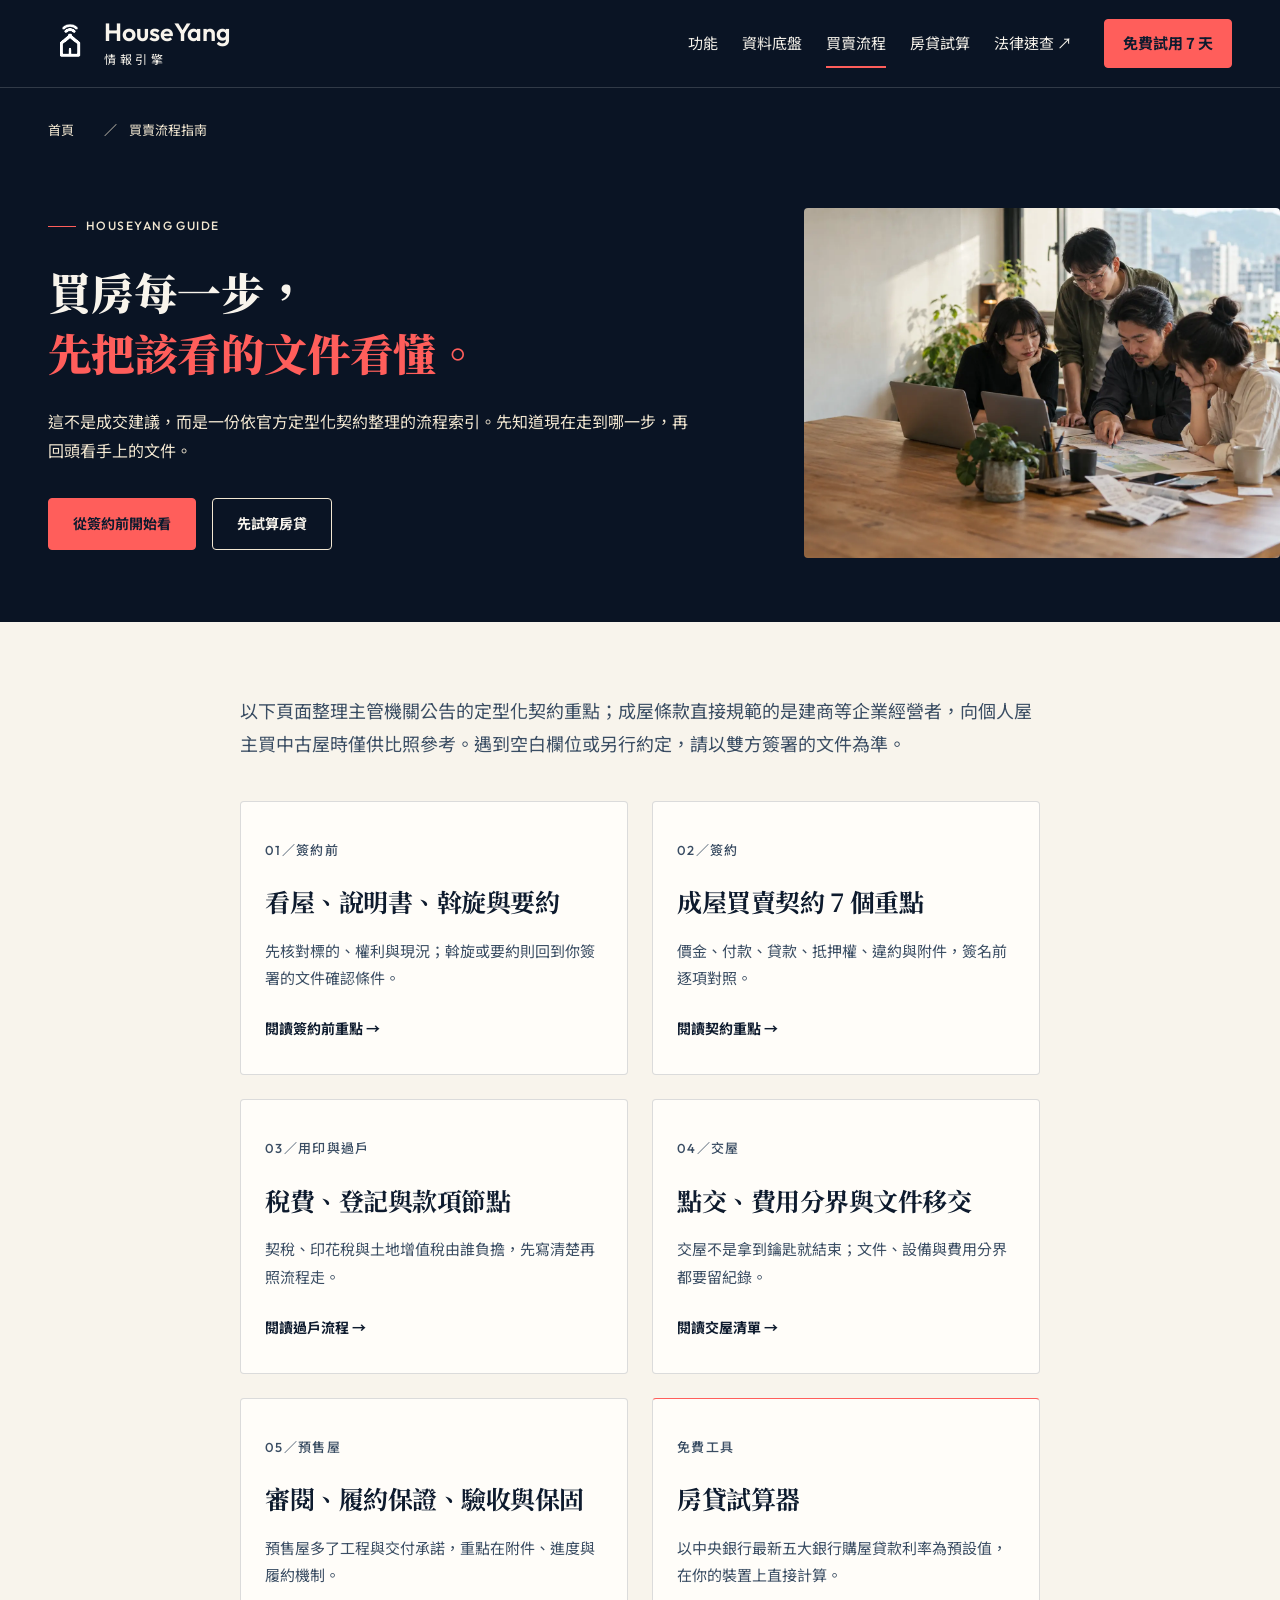
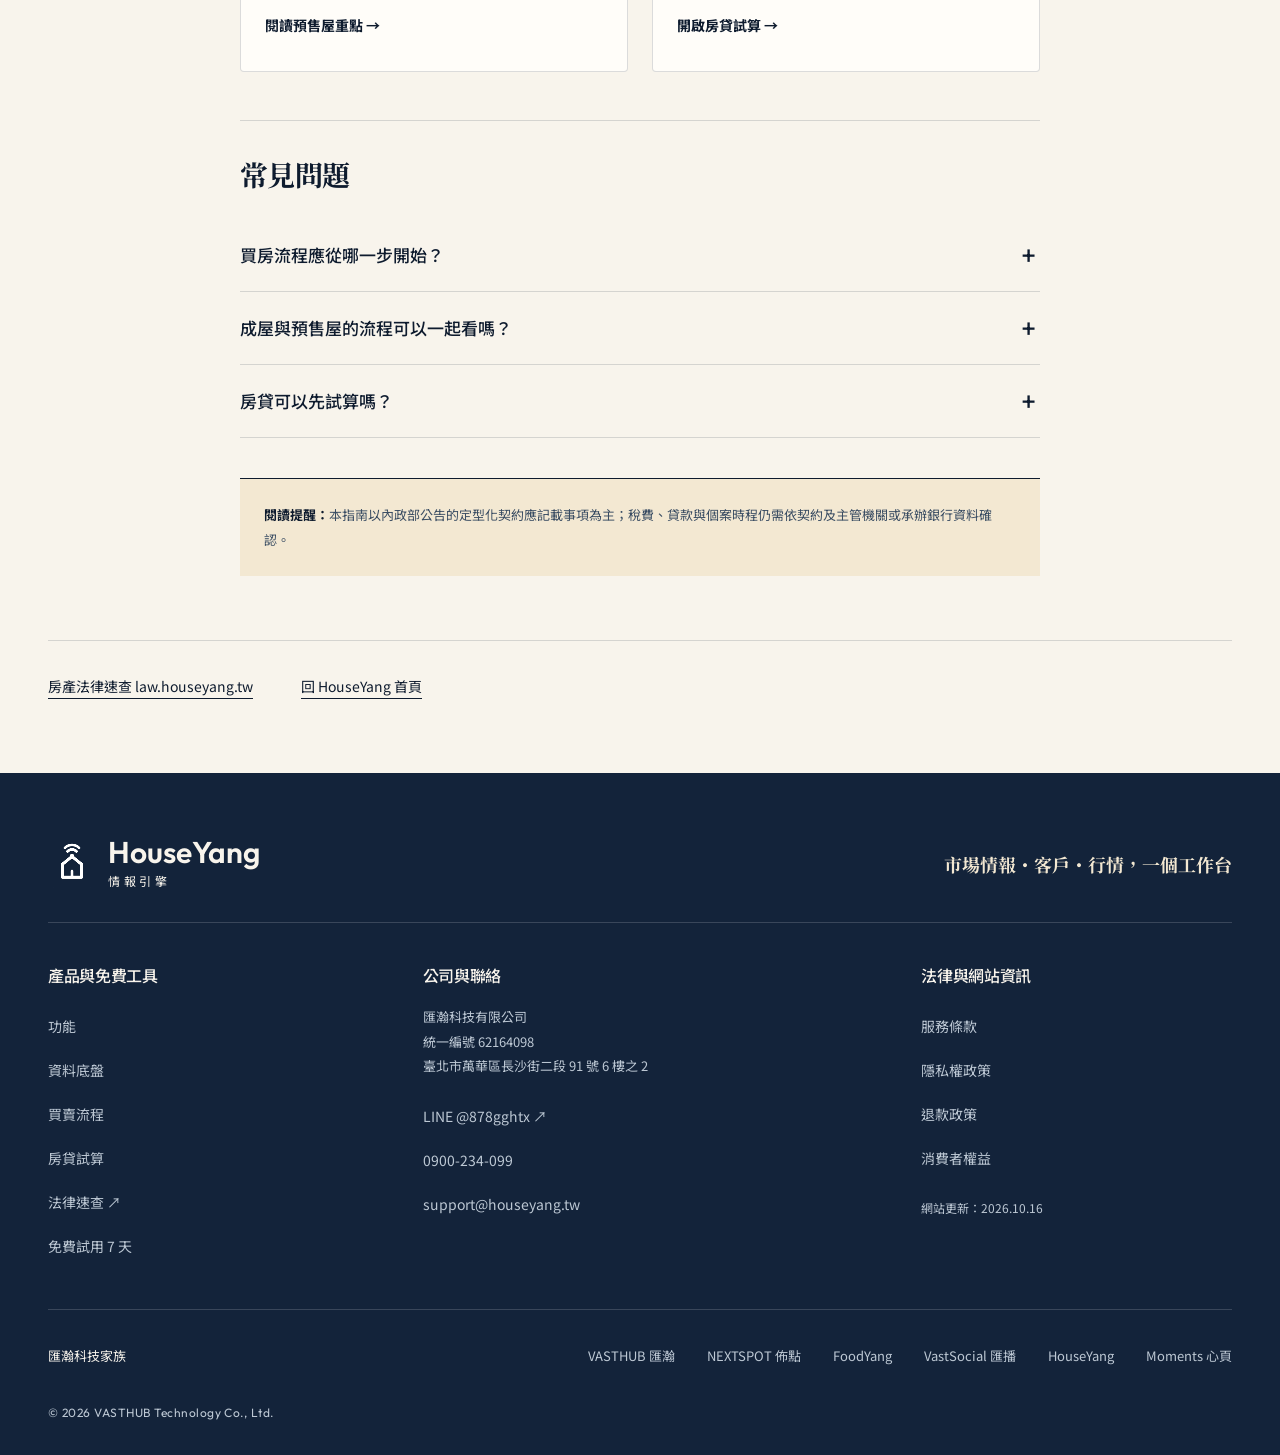
==== commit 4553ce81: "頁尾家族列英文在前、中文在後並補匯播 Hank 10-26：母網與子品牌頁尾「匯瀚科技家族」列整齊：英文在前、中文在後（VASTHUB 匯瀚・NEXTSPOT 佈點・FoodYang・VastSoci" ====
--- a/guide/index.html
+++ b/guide/index.html
@@ -10,7 +10,7 @@
 <link rel="stylesheet" href="../assets/guide.css?v=20261016">
 <script type="application/ld+json">{"@context":"https://schema.org","@type":"Article","headline":"買賣流程指南","dateModified":"2026-09-24","publisher":{"@type":"Organization","name":"HouseYang","url":"https://houseyang.tw/"},"mainEntityOfPage":"https://houseyang.tw/guide/index.html"}</script>
 <script type="application/ld+json">{"@context":"https://schema.org","@type":"FAQPage","mainEntity":[{"@type":"Question","name":"買房流程應從哪一步開始？","acceptedAnswer":{"@type":"Answer","text":"先讀簽約前的看屋與不動產說明書，再依交易類型閱讀契約、過戶與交屋重點。"}},{"@type":"Question","name":"成屋與預售屋的流程可以一起看嗎？","acceptedAnswer":{"@type":"Answer","text":"兩者都有契約與交屋步驟，但預售屋另有工程、履約保證與驗收安排，建議分頁閱讀。"}},{"@type":"Question","name":"房貸可以先試算嗎？","acceptedAnswer":{"@type":"Answer","text":"可以使用房貸試算器比較貸款金額、年限、利率、寬限期與還款方式。"}}]}</script>
-<link rel="preconnect" href="https://fonts.googleapis.com"><link rel="preconnect" href="https://fonts.gstatic.com" crossorigin><link href="https://fonts.googleapis.com/css2?family=Noto+Serif+TC:wght@700;900&family=Noto+Sans+TC:wght@400;500;700&family=Outfit:wght@400;500;600;700&display=swap" rel="stylesheet"><link rel="icon" href="../images/houseyang-icon-32.png"><meta name="theme-color" content="#0E1B2E"><meta property="og:image" content="https://houseyang.tw/assets/v2/img/hq-team.webp"><link rel="stylesheet" href="../assets/v2/site.css?v=20261016"><script defer src="../assets/v2/site.js?v=20261016"></script><script type="application/ld+json">{"@context":"https://schema.org","@type":"Organization","name":"HouseYang 情報引擎","url":"https://houseyang.tw/","logo":"https://houseyang.tw/images/houseyang-icon-512.png","parentOrganization":{"@type":"Organization","name":"匯瀚科技有限公司","url":"https://vasthub.tw/"}}</script><script type="application/ld+json">{"@context":"https://schema.org","@type":"BreadcrumbList","itemListElement":[{"@type":"ListItem","position":1,"name":"首頁","item":"https://houseyang.tw/"},{"@type":"ListItem","position":2,"name":"買賣流程指南","item":"https://houseyang.tw/guide/index.html"}]}</script></head>
+<link rel="preconnect" href="https://fonts.googleapis.com"><link rel="preconnect" href="https://fonts.gstatic.com" crossorigin><link href="https://fonts.googleapis.com/css2?family=Noto+Serif+TC:wght@700;900&family=Noto+Sans+TC:wght@400;500;700&family=Outfit:wght@400;500;600;700&display=swap" rel="stylesheet"><link rel="icon" href="../images/houseyang-icon-32.png"><meta name="theme-color" content="#0E1B2E"><meta property="og:image" content="https://houseyang.tw/assets/v2/img/hq-team.webp"><link rel="stylesheet" href="../assets/v2/site.css?v=20261016b"><script defer src="../assets/v2/site.js?v=20261016b"></script><script type="application/ld+json">{"@context":"https://schema.org","@type":"Organization","name":"HouseYang 情報引擎","url":"https://houseyang.tw/","logo":"https://houseyang.tw/images/houseyang-icon-512.png","parentOrganization":{"@type":"Organization","name":"匯瀚科技有限公司","url":"https://vasthub.tw/"}}</script><script type="application/ld+json">{"@context":"https://schema.org","@type":"BreadcrumbList","itemListElement":[{"@type":"ListItem","position":1,"name":"首頁","item":"https://houseyang.tw/"},{"@type":"ListItem","position":2,"name":"買賣流程指南","item":"https://houseyang.tw/guide/index.html"}]}</script></head>
 <body class="resource-page guide-page">
 <a class="skip-link" href="#main-content">跳至主要內容</a>
 <header class="site-header"><div class="wrap header-inner"><a class="brand" href="../index.html" aria-label="HouseYang 情報引擎首頁"><img class="brand-mark" src="../images/houseyang-icon-192.png" alt="" width="192" height="192"><span>HouseYang<b>情報引擎</b></span></a><nav class="desktop-nav" aria-label="主要導覽"><a href="../features.html">功能</a><a href="../data.html">資料底盤</a><a href="../guide/index.html" aria-current="page">買賣流程</a><a href="../tools/loan.html">房貸試算</a><a href="https://law.houseyang.tw/" target="_blank" rel="noopener">法律速查 ↗</a></nav><a class="button" href="../trial.html">免費試用 7 天 <span class="arrow" aria-hidden="true">→</span></a><button class="menu-toggle" type="button" aria-label="開啟選單" aria-controls="mobile-menu" aria-expanded="false"><span></span><span></span></button></div></header>
@@ -32,7 +32,7 @@
 <div class="footer-columns"><div><h2>產品與免費工具</h2><nav aria-label="頁尾產品連結"><a href="../features.html">功能</a><a href="../data.html">資料底盤</a><a href="../guide/index.html">買賣流程</a><a href="../tools/loan.html">房貸試算</a><a href="https://law.houseyang.tw/" target="_blank" rel="noopener">法律速查 ↗</a><a href="../trial.html">免費試用 7 天</a></nav></div>
 <div class="company"><h2>公司與聯絡</h2><p class="company-info"><span>匯瀚科技有限公司</span><span>統一編號 62164098</span><span>臺北市萬華區長沙街二段 91 號 6 樓之 2</span></p><nav aria-label="聯絡方式"><a href="https://lin.ee/6oqS8hI" target="_blank" rel="noopener">LINE @878gghtx ↗</a><a href="tel:0900234099">0900-234-099</a><a href="mailto:support@houseyang.tw">support@houseyang.tw</a></nav></div>
 <div><h2>法律與網站資訊</h2><nav aria-label="法律連結"><a href="../legal.html#terms">服務條款</a><a href="../legal.html#privacy">隱私權政策</a><a href="../legal.html#refund">退款政策</a><a href="../legal.html#consumer">消費者權益</a></nav><p class="footer-update">網站更新：2026.10.16</p></div></div>
-<div class="family"><span>匯瀚科技家族</span><a href="https://vasthub.tw/" target="_blank" rel="noopener">VASTHUB 匯瀚</a><a href="https://nextspot.tw/" target="_blank" rel="noopener">佈點</a><a href="https://foodyang.tw/" target="_blank" rel="noopener">FoodYang</a><a href="https://houseyang.tw/">HouseYang</a><a href="https://moments.tw/" target="_blank" rel="noopener">心頁</a></div><p class="copyright">© 2026 VASTHUB Technology Co., Ltd.</p>
+<div class="family"><span>匯瀚科技家族</span><a href="https://vasthub.tw/" target="_blank" rel="noopener">VASTHUB 匯瀚</a><a href="https://nextspot.tw/" target="_blank" rel="noopener">NEXTSPOT 佈點</a><a href="https://foodyang.tw/" target="_blank" rel="noopener">FoodYang</a><a href="https://vastsocial.vasthub.tw/" target="_blank" rel="noopener">VastSocial 匯播</a><a href="https://houseyang.tw/">HouseYang</a><a href="https://moments.tw/" target="_blank" rel="noopener">Moments 心頁</a></div><p class="copyright">© 2026 VASTHUB Technology Co., Ltd.</p>
 </div></footer>
 </body>
 </html>
--- a/assets/v2/site.css
+++ b/assets/v2/site.css
@@ -219,7 +219,8 @@
 .hero .kicker { color: var(--cream); }
 .hero .hero-lead { color: var(--cream); }
 .home-hero::after { background: linear-gradient(90deg,#0a1424f2 0%,#0a1424b3 44%,#0a142410 100%) !important; }
-.proof { max-width: 660px; }
+.proof { max-width: 660px; display: flex; flex-wrap: wrap; gap: 8px 0; }
+.proof span + span { border-left: 1px solid rgba(243,232,210,.28); margin-left: 14px; padding-left: 14px; }
 .sub-hero { min-height: 660px; }
 .sub-hero h1 { max-width: 760px; font-size: clamp(2.25rem,4.3vw,4rem); }
 .sub-hero .hero-content { padding-block: 40px 80px; }
@@ -521,7 +522,7 @@
  .hero .actions { margin-top: 24px; gap: 12px; }
  .hero .button { padding-inline: 16px; font-size: 14px; gap: 12px; }
  .proof { flex-wrap: wrap; gap: 8px 16px; margin-top: 24px; padding-top: 16px; font-size: 11px; }
- .proof span + span { border: 0; padding: 0; }
+ .proof span + span { border: 0; padding: 0; margin-left: 0; }
  .sub-hero .breadcrumb { margin: 0 0 20px; }
  .stats { padding-block: 48px; }
  .stats-grid { grid-template-columns: 1fr 1fr; gap: 32px 0; }
